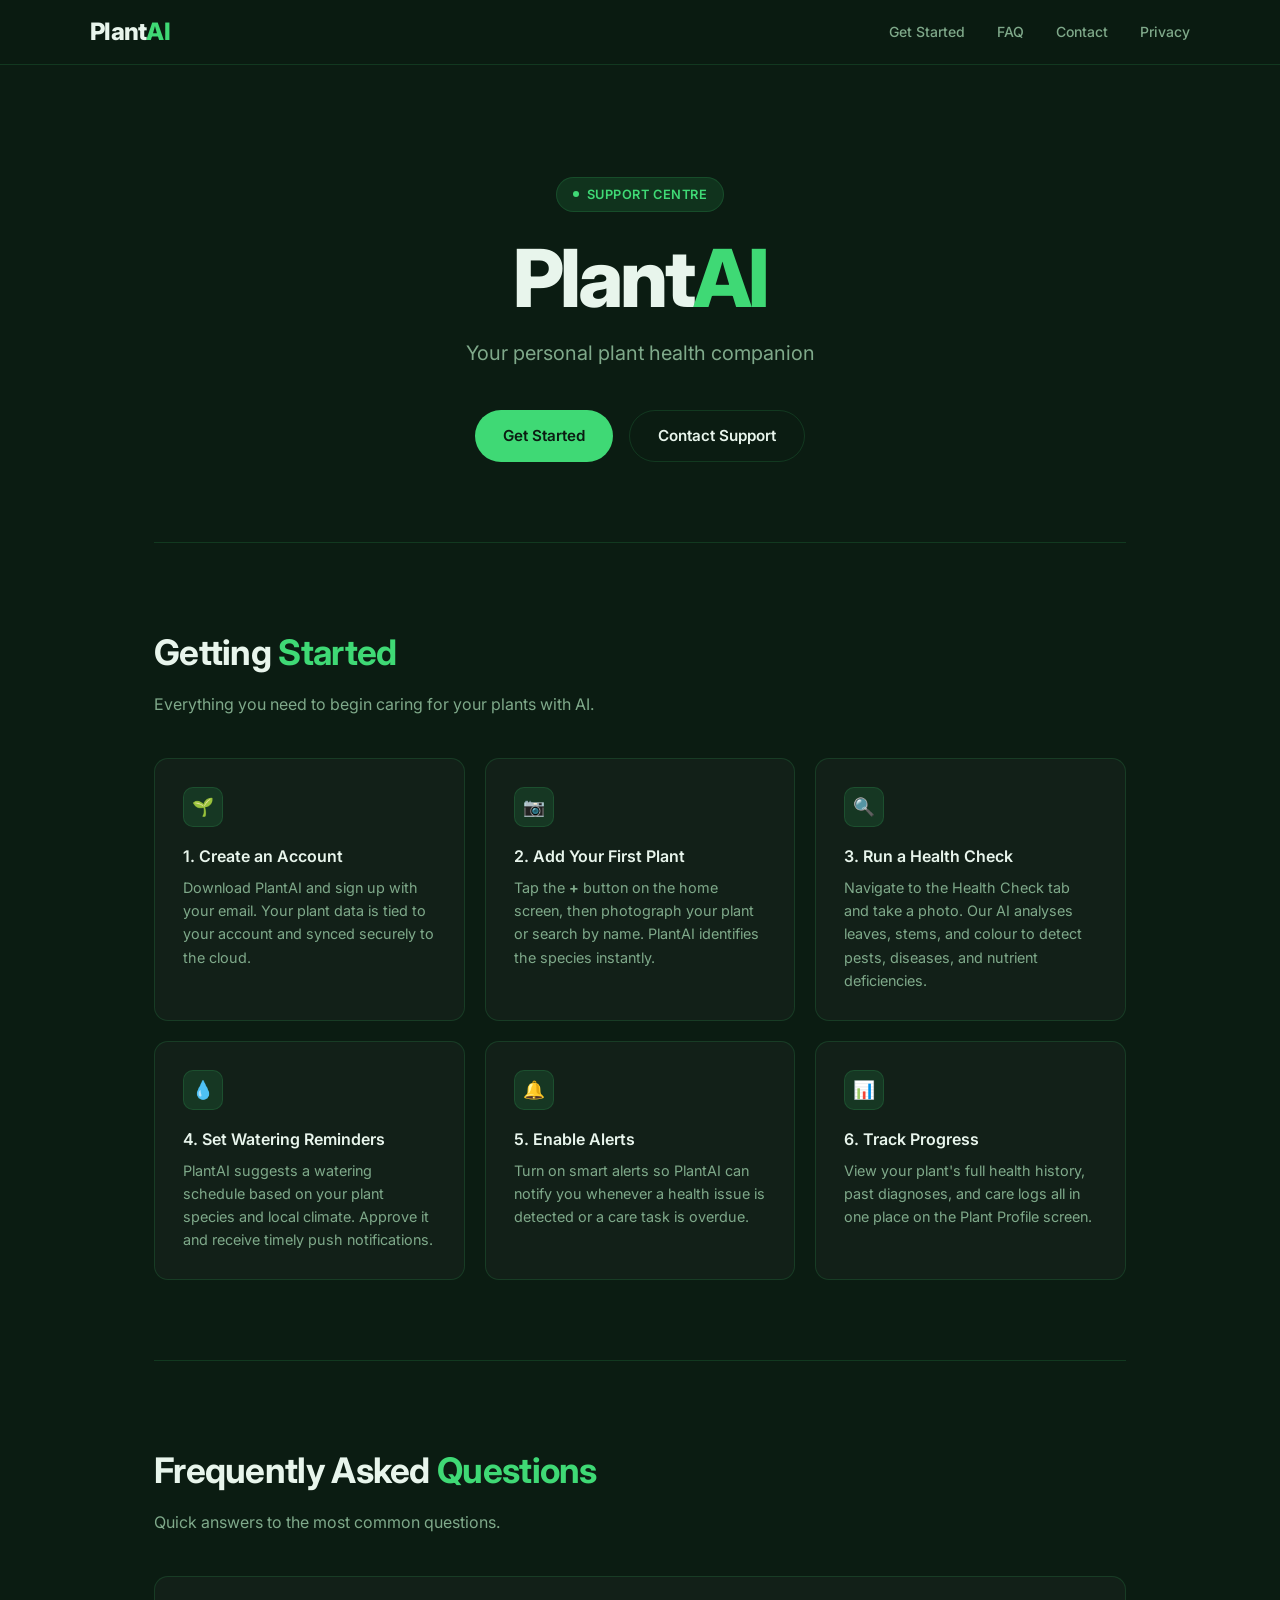
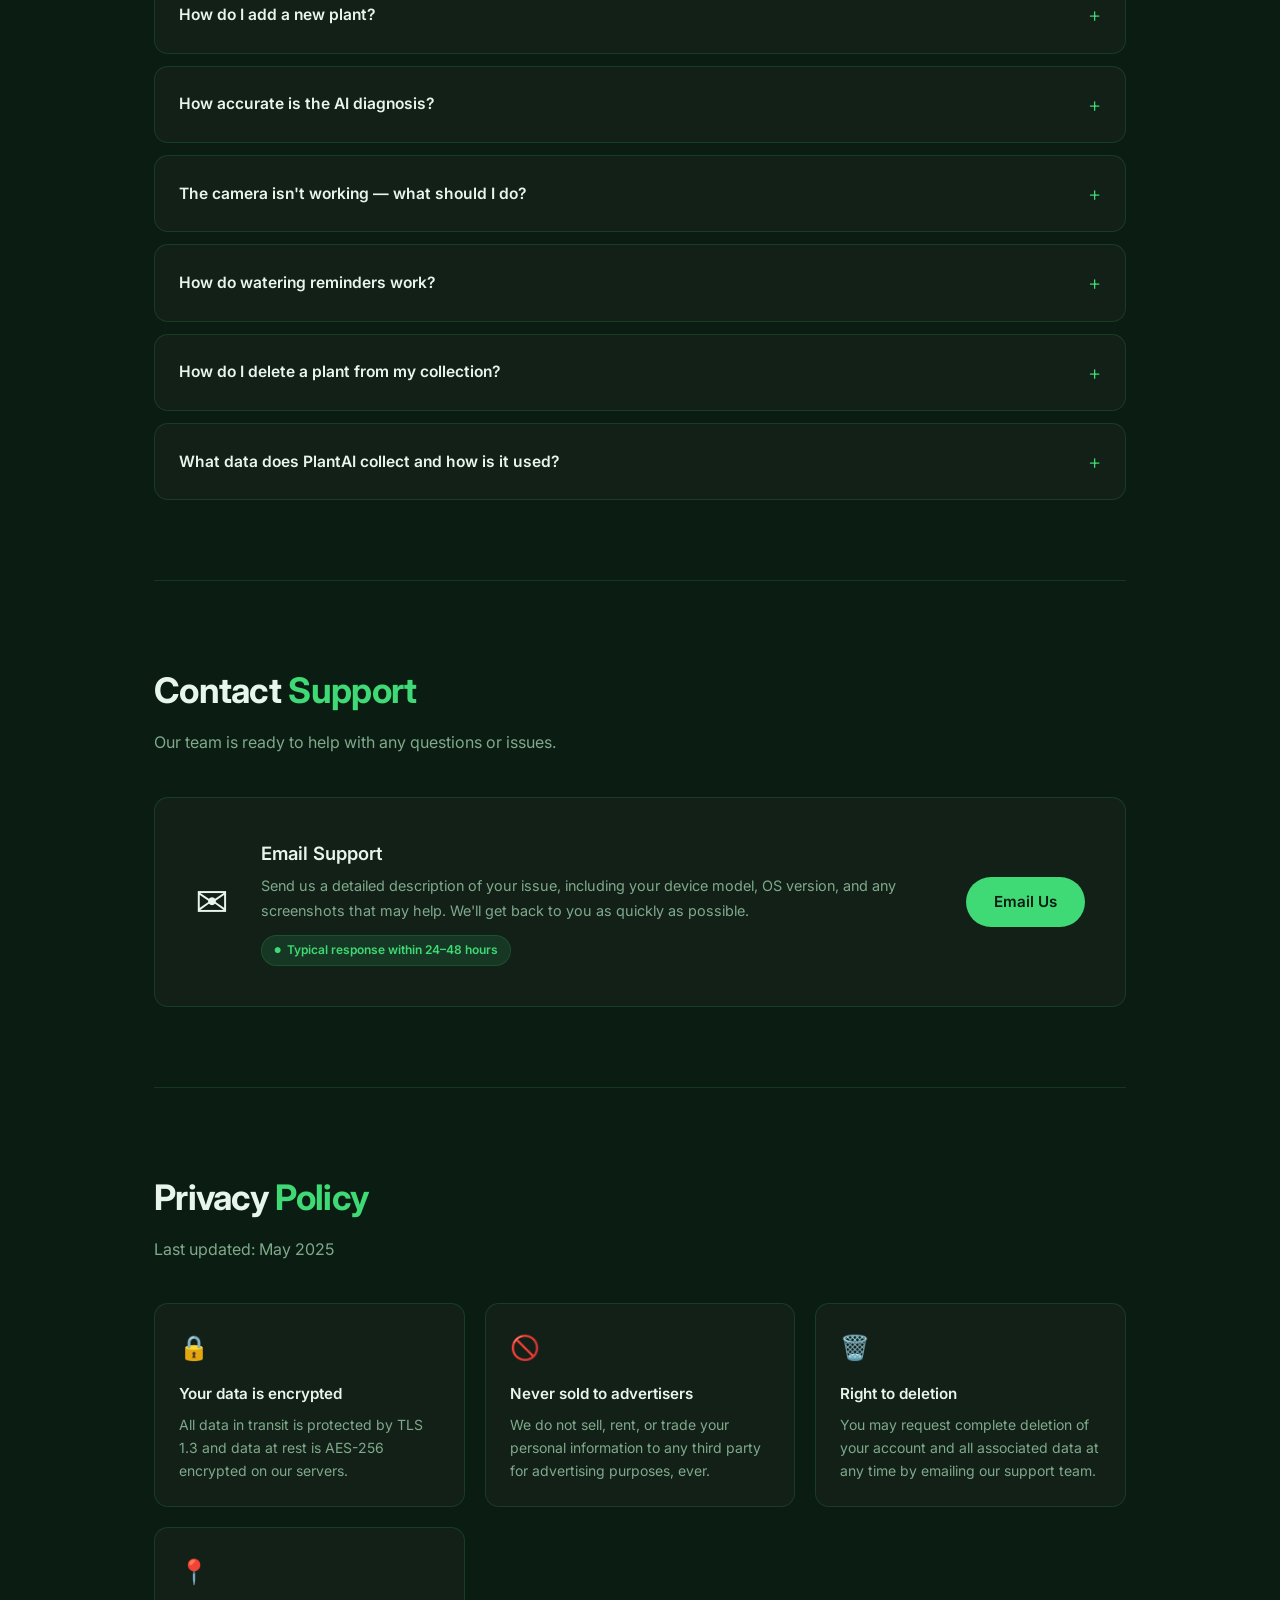
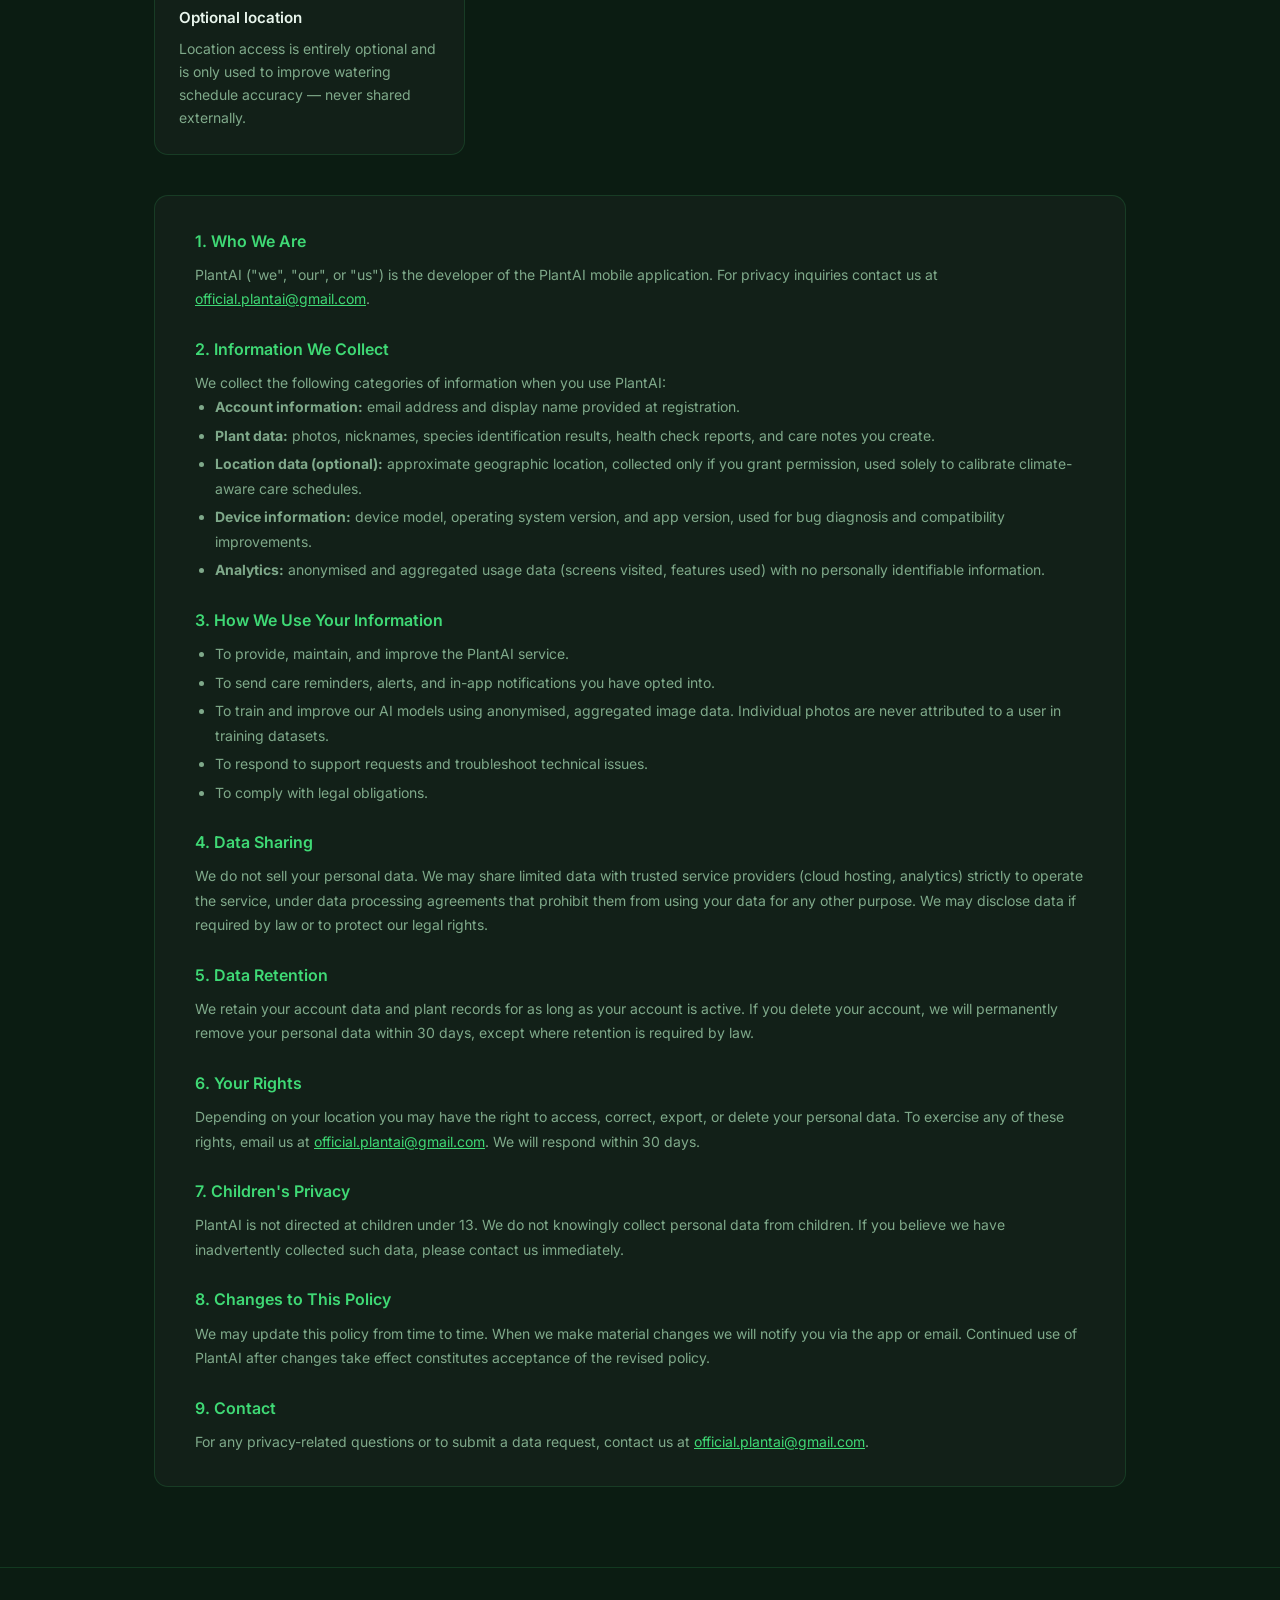
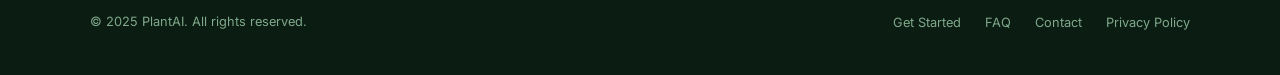
==== index.html @ ce10d676 "Add PlantAI support website Single-page support site with Getting Started, FAQ, Contact, and Privacy" ====
<!DOCTYPE html>
<html lang="en">
<head>
  <meta charset="UTF-8" />
  <meta name="viewport" content="width=device-width, initial-scale=1.0" />
  <title>PlantAI – Support</title>
  <link rel="preconnect" href="https://fonts.googleapis.com" />
  <link rel="preconnect" href="https://fonts.gstatic.com" crossorigin />
  <link href="https://fonts.googleapis.com/css2?family=Inter:wght@300;400;500;600;700;800&display=swap" rel="stylesheet" />
  <style>
    *, *::before, *::after { box-sizing: border-box; margin: 0; padding: 0; }

    :root {
      --bg:        #0B1C12;
      --bg-card:   #122018;
      --bg-elevated: #1a2e20;
      --accent:    #3FD975;
      --accent-dim: rgba(63, 217, 117, 0.12);
      --accent-mid: rgba(63, 217, 117, 0.25);
      --text:      #E8F5EC;
      --text-muted: #7FA98A;
      --border:    rgba(63, 217, 117, 0.15);
      --radius:    14px;
      --radius-sm: 8px;
    }

    html { scroll-behavior: smooth; }

    body {
      background-color: var(--bg);
      color: var(--text);
      font-family: 'Inter', system-ui, sans-serif;
      font-size: 16px;
      line-height: 1.7;
      -webkit-font-smoothing: antialiased;
    }

    /* ── NAV ── */
    nav {
      position: sticky;
      top: 0;
      z-index: 100;
      background: rgba(11, 28, 18, 0.85);
      backdrop-filter: blur(20px);
      -webkit-backdrop-filter: blur(20px);
      border-bottom: 1px solid var(--border);
      padding: 0 clamp(1rem, 5vw, 4rem);
    }
    .nav-inner {
      max-width: 1100px;
      margin: 0 auto;
      height: 64px;
      display: flex;
      align-items: center;
      justify-content: space-between;
    }
    .wordmark {
      font-size: 1.5rem;
      font-weight: 800;
      letter-spacing: -0.03em;
      color: var(--text);
      text-decoration: none;
    }
    .wordmark span { color: var(--accent); }
    .nav-links {
      display: flex;
      gap: 2rem;
      list-style: none;
    }
    .nav-links a {
      color: var(--text-muted);
      text-decoration: none;
      font-size: 0.875rem;
      font-weight: 500;
      transition: color 0.2s;
    }
    .nav-links a:hover { color: var(--accent); }

    /* ── LAYOUT ── */
    main {
      max-width: 1100px;
      margin: 0 auto;
      padding: 0 clamp(1rem, 5vw, 4rem);
    }

    section { padding: 5rem 0; }
    section + section { border-top: 1px solid var(--border); }

    h2 {
      font-size: clamp(1.6rem, 4vw, 2.2rem);
      font-weight: 700;
      letter-spacing: -0.02em;
      margin-bottom: 0.5rem;
    }
    h2 .accent { color: var(--accent); }

    .section-sub {
      color: var(--text-muted);
      font-size: 1rem;
      margin-bottom: 2.5rem;
    }

    /* ── HERO ── */
    #hero {
      padding: 7rem 0 5rem;
      text-align: center;
      border-top: none;
    }
    .hero-badge {
      display: inline-flex;
      align-items: center;
      gap: 0.5rem;
      background: var(--accent-dim);
      border: 1px solid var(--border);
      border-radius: 100px;
      padding: 0.35rem 1rem;
      font-size: 0.8rem;
      font-weight: 600;
      color: var(--accent);
      letter-spacing: 0.04em;
      text-transform: uppercase;
      margin-bottom: 1.5rem;
    }
    .hero-badge::before {
      content: '';
      width: 6px;
      height: 6px;
      border-radius: 50%;
      background: var(--accent);
      animation: pulse 2s infinite;
    }
    @keyframes pulse {
      0%, 100% { opacity: 1; }
      50% { opacity: 0.3; }
    }
    #hero h1 {
      font-size: clamp(2.8rem, 8vw, 5rem);
      font-weight: 800;
      letter-spacing: -0.04em;
      line-height: 1.05;
      margin-bottom: 1rem;
    }
    #hero h1 span { color: var(--accent); }
    .tagline {
      font-size: clamp(1rem, 2.5vw, 1.25rem);
      color: var(--text-muted);
      font-weight: 400;
      margin-bottom: 2.5rem;
    }
    .hero-actions {
      display: flex;
      gap: 1rem;
      justify-content: center;
      flex-wrap: wrap;
    }
    .btn {
      display: inline-flex;
      align-items: center;
      gap: 0.5rem;
      padding: 0.75rem 1.75rem;
      border-radius: 100px;
      font-size: 0.95rem;
      font-weight: 600;
      text-decoration: none;
      transition: all 0.2s;
      cursor: pointer;
      border: none;
    }
    .btn-primary {
      background: var(--accent);
      color: #0B1C12;
    }
    .btn-primary:hover {
      background: #5aefac;
      transform: translateY(-1px);
      box-shadow: 0 8px 30px rgba(63, 217, 117, 0.3);
    }
    .btn-outline {
      background: transparent;
      color: var(--text);
      border: 1px solid var(--border);
    }
    .btn-outline:hover {
      background: var(--accent-dim);
      border-color: var(--accent);
      color: var(--accent);
      transform: translateY(-1px);
    }

    /* ── GETTING STARTED ── */
    .steps-grid {
      display: grid;
      grid-template-columns: repeat(auto-fit, minmax(260px, 1fr));
      gap: 1.25rem;
    }
    .step-card {
      background: var(--bg-card);
      border: 1px solid var(--border);
      border-radius: var(--radius);
      padding: 1.75rem;
      transition: border-color 0.2s, transform 0.2s;
      position: relative;
      overflow: hidden;
    }
    .step-card::before {
      content: '';
      position: absolute;
      top: 0; left: 0; right: 0;
      height: 2px;
      background: linear-gradient(90deg, var(--accent), transparent);
      opacity: 0;
      transition: opacity 0.2s;
    }
    .step-card:hover { border-color: rgba(63, 217, 117, 0.4); transform: translateY(-2px); }
    .step-card:hover::before { opacity: 1; }
    .step-num {
      width: 40px;
      height: 40px;
      background: var(--accent-dim);
      border: 1px solid var(--border);
      border-radius: 10px;
      display: flex;
      align-items: center;
      justify-content: center;
      font-size: 1.1rem;
      margin-bottom: 1rem;
    }
    .step-card h3 {
      font-size: 1rem;
      font-weight: 600;
      margin-bottom: 0.4rem;
      color: var(--text);
    }
    .step-card p {
      font-size: 0.9rem;
      color: var(--text-muted);
      line-height: 1.6;
    }

    /* ── FAQ ── */
    .faq-list { display: flex; flex-direction: column; gap: 0.75rem; }
    details {
      background: var(--bg-card);
      border: 1px solid var(--border);
      border-radius: var(--radius);
      overflow: hidden;
      transition: border-color 0.2s;
    }
    details[open] { border-color: rgba(63, 217, 117, 0.4); }
    details[open] summary { color: var(--accent); }
    summary {
      padding: 1.25rem 1.5rem;
      font-weight: 600;
      font-size: 0.975rem;
      cursor: pointer;
      list-style: none;
      display: flex;
      align-items: center;
      justify-content: space-between;
      gap: 1rem;
      color: var(--text);
      transition: color 0.2s;
    }
    summary::-webkit-details-marker { display: none; }
    summary::after {
      content: '+';
      font-size: 1.3rem;
      font-weight: 300;
      color: var(--accent);
      flex-shrink: 0;
      transition: transform 0.25s;
    }
    details[open] summary::after { transform: rotate(45deg); }
    .faq-body {
      padding: 0 1.5rem 1.25rem;
      font-size: 0.9rem;
      color: var(--text-muted);
      line-height: 1.75;
      border-top: 1px solid var(--border);
      padding-top: 1rem;
    }
    .faq-body a { color: var(--accent); text-decoration: underline; text-underline-offset: 3px; }

    /* ── CONTACT ── */
    .contact-card {
      background: var(--bg-card);
      border: 1px solid var(--border);
      border-radius: var(--radius);
      padding: 2.5rem;
      display: flex;
      align-items: center;
      justify-content: space-between;
      gap: 2rem;
      flex-wrap: wrap;
    }
    .contact-card h3 {
      font-size: 1.15rem;
      font-weight: 600;
      margin-bottom: 0.35rem;
    }
    .contact-card p {
      font-size: 0.9rem;
      color: var(--text-muted);
    }
    .contact-icon {
      font-size: 2.5rem;
      margin-bottom: 0;
    }
    .contact-text { flex: 1; min-width: 200px; }
    .response-time {
      display: inline-flex;
      align-items: center;
      gap: 0.4rem;
      background: var(--accent-dim);
      border: 1px solid var(--border);
      border-radius: 100px;
      padding: 0.25rem 0.75rem;
      font-size: 0.75rem;
      font-weight: 600;
      color: var(--accent);
      margin-top: 0.75rem;
    }
    .response-time::before {
      content: '●';
      font-size: 0.5rem;
    }

    /* ── PRIVACY ── */
    .privacy-grid {
      display: grid;
      grid-template-columns: repeat(auto-fit, minmax(280px, 1fr));
      gap: 1.25rem;
      margin-bottom: 2.5rem;
    }
    .privacy-card {
      background: var(--bg-card);
      border: 1px solid var(--border);
      border-radius: var(--radius);
      padding: 1.5rem;
    }
    .privacy-card .icon { font-size: 1.5rem; margin-bottom: 0.75rem; }
    .privacy-card h4 { font-size: 0.95rem; font-weight: 600; margin-bottom: 0.4rem; }
    .privacy-card p { font-size: 0.875rem; color: var(--text-muted); line-height: 1.65; }
    .privacy-prose {
      background: var(--bg-card);
      border: 1px solid var(--border);
      border-radius: var(--radius);
      padding: 2rem 2.5rem;
    }
    .privacy-prose h3 {
      font-size: 1rem;
      font-weight: 600;
      color: var(--accent);
      margin: 1.5rem 0 0.5rem;
    }
    .privacy-prose h3:first-child { margin-top: 0; }
    .privacy-prose p, .privacy-prose ul {
      font-size: 0.875rem;
      color: var(--text-muted);
      line-height: 1.75;
    }
    .privacy-prose ul { padding-left: 1.25rem; }
    .privacy-prose ul li { margin-bottom: 0.25rem; }

    /* ── FOOTER ── */
    footer {
      border-top: 1px solid var(--border);
      padding: 2.5rem clamp(1rem, 5vw, 4rem);
      text-align: center;
    }
    .footer-inner {
      max-width: 1100px;
      margin: 0 auto;
      display: flex;
      align-items: center;
      justify-content: space-between;
      flex-wrap: wrap;
      gap: 1rem;
    }
    .footer-copy {
      font-size: 0.8rem;
      color: var(--text-muted);
    }
    .footer-links {
      display: flex;
      gap: 1.5rem;
      list-style: none;
    }
    .footer-links a {
      font-size: 0.8rem;
      color: var(--text-muted);
      text-decoration: none;
      transition: color 0.2s;
    }
    .footer-links a:hover { color: var(--accent); }

    /* ── RESPONSIVE ── */
    @media (max-width: 600px) {
      .nav-links { display: none; }
      .contact-card { flex-direction: column; text-align: center; }
      .footer-inner { flex-direction: column; text-align: center; }
      .privacy-prose { padding: 1.5rem; }
    }
  </style>
</head>
<body>

  <!-- NAV -->
  <nav>
    <div class="nav-inner">
      <a class="wordmark" href="#hero">Plant<span>AI</span></a>
      <ul class="nav-links">
        <li><a href="#getting-started">Get Started</a></li>
        <li><a href="#faq">FAQ</a></li>
        <li><a href="#contact">Contact</a></li>
        <li><a href="#privacy">Privacy</a></li>
      </ul>
    </div>
  </nav>

  <main>

    <!-- HERO -->
    <section id="hero">
      <div class="hero-badge">Support Centre</div>
      <h1>Plant<span>AI</span></h1>
      <p class="tagline">Your personal plant health companion</p>
      <div class="hero-actions">
        <a class="btn btn-primary" href="#getting-started">Get Started</a>
        <a class="btn btn-outline" href="#contact">Contact Support</a>
      </div>
    </section>

    <!-- GETTING STARTED -->
    <section id="getting-started">
      <h2>Getting <span class="accent">Started</span></h2>
      <p class="section-sub">Everything you need to begin caring for your plants with AI.</p>
      <div class="steps-grid">
        <div class="step-card">
          <div class="step-num">🌱</div>
          <h3>1. Create an Account</h3>
          <p>Download PlantAI and sign up with your email. Your plant data is tied to your account and synced securely to the cloud.</p>
        </div>
        <div class="step-card">
          <div class="step-num">📷</div>
          <h3>2. Add Your First Plant</h3>
          <p>Tap the <strong>+</strong> button on the home screen, then photograph your plant or search by name. PlantAI identifies the species instantly.</p>
        </div>
        <div class="step-card">
          <div class="step-num">🔍</div>
          <h3>3. Run a Health Check</h3>
          <p>Navigate to the Health Check tab and take a photo. Our AI analyses leaves, stems, and colour to detect pests, diseases, and nutrient deficiencies.</p>
        </div>
        <div class="step-card">
          <div class="step-num">💧</div>
          <h3>4. Set Watering Reminders</h3>
          <p>PlantAI suggests a watering schedule based on your plant species and local climate. Approve it and receive timely push notifications.</p>
        </div>
        <div class="step-card">
          <div class="step-num">🔔</div>
          <h3>5. Enable Alerts</h3>
          <p>Turn on smart alerts so PlantAI can notify you whenever a health issue is detected or a care task is overdue.</p>
        </div>
        <div class="step-card">
          <div class="step-num">📊</div>
          <h3>6. Track Progress</h3>
          <p>View your plant's full health history, past diagnoses, and care logs all in one place on the Plant Profile screen.</p>
        </div>
      </div>
    </section>

    <!-- FAQ -->
    <section id="faq">
      <h2>Frequently Asked <span class="accent">Questions</span></h2>
      <p class="section-sub">Quick answers to the most common questions.</p>
      <div class="faq-list">

        <details>
          <summary>How do I add a new plant?</summary>
          <div class="faq-body">
            Tap the <strong>+</strong> icon in the top-right corner of the Home screen. You can either:<br><br>
            <strong>Take a photo</strong> — point your camera at the plant and PlantAI will identify it automatically.<br>
            <strong>Search by name</strong> — type the common or scientific name and select from the results.<br><br>
            Once identified, give your plant a nickname, confirm the species, and it will appear in your collection. You can add unlimited plants with any PlantAI plan.
          </div>
        </details>

        <details>
          <summary>How accurate is the AI diagnosis?</summary>
          <div class="faq-body">
            PlantAI uses a multi-stage vision model trained on millions of plant images. In controlled testing, species identification reaches <strong>95 % accuracy</strong> and disease detection reaches <strong>91 % accuracy</strong> across common houseplants and garden species.<br><br>
            Accuracy is highest when images are:<br>
            <ul style="margin-top:0.5rem; padding-left:1.25rem;">
              <li>Well-lit with natural or soft artificial light</li>
              <li>In focus and taken at close range (20–40 cm)</li>
              <li>Showing the affected area (yellowing leaf, spotted stem, etc.)</li>
            </ul>
            <br>
            For rare species or unusual symptoms, we recommend confirming AI suggestions with a local horticulturalist.
          </div>
        </details>

        <details>
          <summary>The camera isn't working — what should I do?</summary>
          <div class="faq-body">
            If the camera is unresponsive or the app cannot access it, try these steps in order:<br><br>
            <strong>1. Check permissions</strong> — go to your phone's Settings → PlantAI → ensure Camera access is set to <em>Allow</em>.<br>
            <strong>2. Restart the app</strong> — fully close PlantAI and reopen it.<br>
            <strong>3. Restart your device</strong> — a reboot often resolves camera conflicts with other apps.<br>
            <strong>4. Check for updates</strong> — open the App Store or Google Play and update to the latest version of PlantAI.<br>
            <strong>5. Re-install the app</strong> — your data is backed up to the cloud, so uninstalling and reinstalling will not cause data loss.<br><br>
            If the problem persists, <a href="#contact">contact support</a> with your device model and OS version.
          </div>
        </details>

        <details>
          <summary>How do watering reminders work?</summary>
          <div class="faq-body">
            When you add a plant, PlantAI automatically calculates a recommended watering interval based on the species' needs, your region's climate data, and the current season.<br><br>
            You can customise the schedule at any time by opening a plant's profile, tapping <strong>Care Schedule</strong>, and adjusting the frequency or time of day.<br><br>
            Reminders are delivered as push notifications. If you are not receiving them, check that notifications are enabled for PlantAI in your device settings and that Do Not Disturb mode is not active. You can also manage all reminders from the <strong>Alerts</strong> tab inside the app.
          </div>
        </details>

        <details>
          <summary>How do I delete a plant from my collection?</summary>
          <div class="faq-body">
            To remove a plant:<br><br>
            <strong>iOS</strong> — swipe left on the plant card on the Home screen and tap <em>Delete</em>, or open the plant's profile, scroll to the bottom, and tap <em>Remove Plant</em>.<br>
            <strong>Android</strong> — long-press the plant card and select <em>Delete</em>, or open the plant's profile, tap the menu icon (⋮), and choose <em>Remove Plant</em>.<br><br>
            Deletion is permanent and removes all associated health check history, photos, and care logs. If you only want to hide a plant temporarily, use the <em>Archive</em> option instead.
          </div>
        </details>

        <details>
          <summary>What data does PlantAI collect and how is it used?</summary>
          <div class="faq-body">
            PlantAI collects only what is necessary to deliver the service:<br><br>
            <ul>
              <li><strong>Account data</strong> — email address and display name used to identify your account.</li>
              <li><strong>Plant photos</strong> — images you upload for identification and health analysis. These are processed by our AI and stored securely.</li>
              <li><strong>Location (optional)</strong> — approximate location used to tailor watering schedules to local climate. Never shared with third parties.</li>
              <li><strong>Usage analytics</strong> — anonymised, aggregated data used to improve the app. No personally identifiable information is included.</li>
            </ul>
            <br>
            We do <strong>not</strong> sell your data to advertisers. You can request full deletion of your account and data at any time by contacting <a href="mailto:official.plantai@gmail.com">official.plantai@gmail.com</a>. See the Privacy Policy below for full details.
          </div>
        </details>

      </div>
    </section>

    <!-- CONTACT -->
    <section id="contact">
      <h2>Contact <span class="accent">Support</span></h2>
      <p class="section-sub">Our team is ready to help with any questions or issues.</p>
      <div class="contact-card">
        <div class="contact-icon">✉️</div>
        <div class="contact-text">
          <h3>Email Support</h3>
          <p>Send us a detailed description of your issue, including your device model, OS version, and any screenshots that may help. We'll get back to you as quickly as possible.</p>
          <div class="response-time">Typical response within 24–48 hours</div>
        </div>
        <a class="btn btn-primary" href="mailto:official.plantai@gmail.com">Email Us</a>
      </div>
    </section>

    <!-- PRIVACY POLICY -->
    <section id="privacy">
      <h2>Privacy <span class="accent">Policy</span></h2>
      <p class="section-sub">Last updated: May 2025</p>

      <div class="privacy-grid">
        <div class="privacy-card">
          <div class="icon">🔒</div>
          <h4>Your data is encrypted</h4>
          <p>All data in transit is protected by TLS 1.3 and data at rest is AES-256 encrypted on our servers.</p>
        </div>
        <div class="privacy-card">
          <div class="icon">🚫</div>
          <h4>Never sold to advertisers</h4>
          <p>We do not sell, rent, or trade your personal information to any third party for advertising purposes, ever.</p>
        </div>
        <div class="privacy-card">
          <div class="icon">🗑️</div>
          <h4>Right to deletion</h4>
          <p>You may request complete deletion of your account and all associated data at any time by emailing our support team.</p>
        </div>
        <div class="privacy-card">
          <div class="icon">📍</div>
          <h4>Optional location</h4>
          <p>Location access is entirely optional and is only used to improve watering schedule accuracy — never shared externally.</p>
        </div>
      </div>

      <div class="privacy-prose">

        <h3>1. Who We Are</h3>
        <p>PlantAI ("we", "our", or "us") is the developer of the PlantAI mobile application. For privacy inquiries contact us at <a href="mailto:official.plantai@gmail.com" style="color:var(--accent)">official.plantai@gmail.com</a>.</p>

        <h3>2. Information We Collect</h3>
        <p>We collect the following categories of information when you use PlantAI:</p>
        <ul>
          <li><strong>Account information:</strong> email address and display name provided at registration.</li>
          <li><strong>Plant data:</strong> photos, nicknames, species identification results, health check reports, and care notes you create.</li>
          <li><strong>Location data (optional):</strong> approximate geographic location, collected only if you grant permission, used solely to calibrate climate-aware care schedules.</li>
          <li><strong>Device information:</strong> device model, operating system version, and app version, used for bug diagnosis and compatibility improvements.</li>
          <li><strong>Analytics:</strong> anonymised and aggregated usage data (screens visited, features used) with no personally identifiable information.</li>
        </ul>

        <h3>3. How We Use Your Information</h3>
        <ul>
          <li>To provide, maintain, and improve the PlantAI service.</li>
          <li>To send care reminders, alerts, and in-app notifications you have opted into.</li>
          <li>To train and improve our AI models using anonymised, aggregated image data. Individual photos are never attributed to a user in training datasets.</li>
          <li>To respond to support requests and troubleshoot technical issues.</li>
          <li>To comply with legal obligations.</li>
        </ul>

        <h3>4. Data Sharing</h3>
        <p>We do not sell your personal data. We may share limited data with trusted service providers (cloud hosting, analytics) strictly to operate the service, under data processing agreements that prohibit them from using your data for any other purpose. We may disclose data if required by law or to protect our legal rights.</p>

        <h3>5. Data Retention</h3>
        <p>We retain your account data and plant records for as long as your account is active. If you delete your account, we will permanently remove your personal data within 30 days, except where retention is required by law.</p>

        <h3>6. Your Rights</h3>
        <p>Depending on your location you may have the right to access, correct, export, or delete your personal data. To exercise any of these rights, email us at <a href="mailto:official.plantai@gmail.com" style="color:var(--accent)">official.plantai@gmail.com</a>. We will respond within 30 days.</p>

        <h3>7. Children's Privacy</h3>
        <p>PlantAI is not directed at children under 13. We do not knowingly collect personal data from children. If you believe we have inadvertently collected such data, please contact us immediately.</p>

        <h3>8. Changes to This Policy</h3>
        <p>We may update this policy from time to time. When we make material changes we will notify you via the app or email. Continued use of PlantAI after changes take effect constitutes acceptance of the revised policy.</p>

        <h3>9. Contact</h3>
        <p>For any privacy-related questions or to submit a data request, contact us at <a href="mailto:official.plantai@gmail.com" style="color:var(--accent)">official.plantai@gmail.com</a>.</p>

      </div>
    </section>

  </main>

  <!-- FOOTER -->
  <footer>
    <div class="footer-inner">
      <span class="footer-copy">© 2025 PlantAI. All rights reserved.</span>
      <ul class="footer-links">
        <li><a href="#getting-started">Get Started</a></li>
        <li><a href="#faq">FAQ</a></li>
        <li><a href="#contact">Contact</a></li>
        <li><a href="#privacy">Privacy Policy</a></li>
      </ul>
    </div>
  </footer>

</body>
</html>
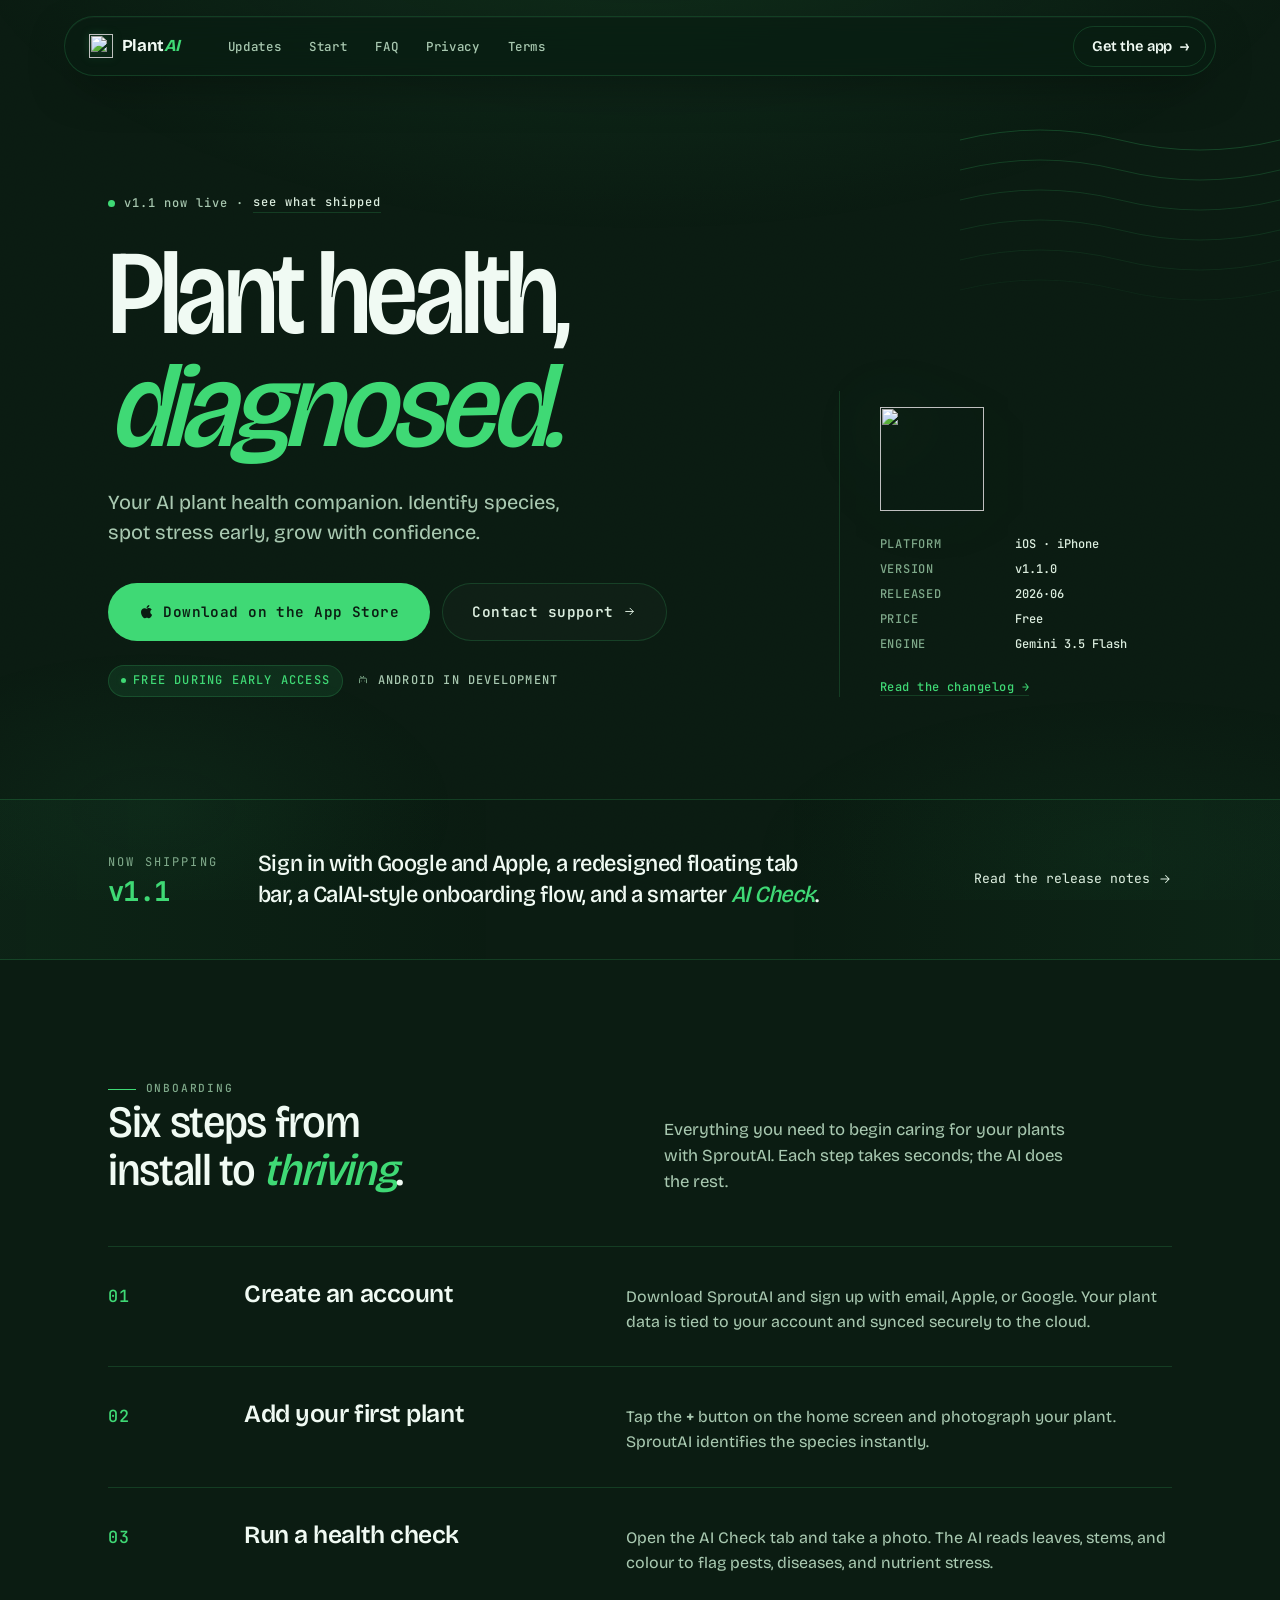
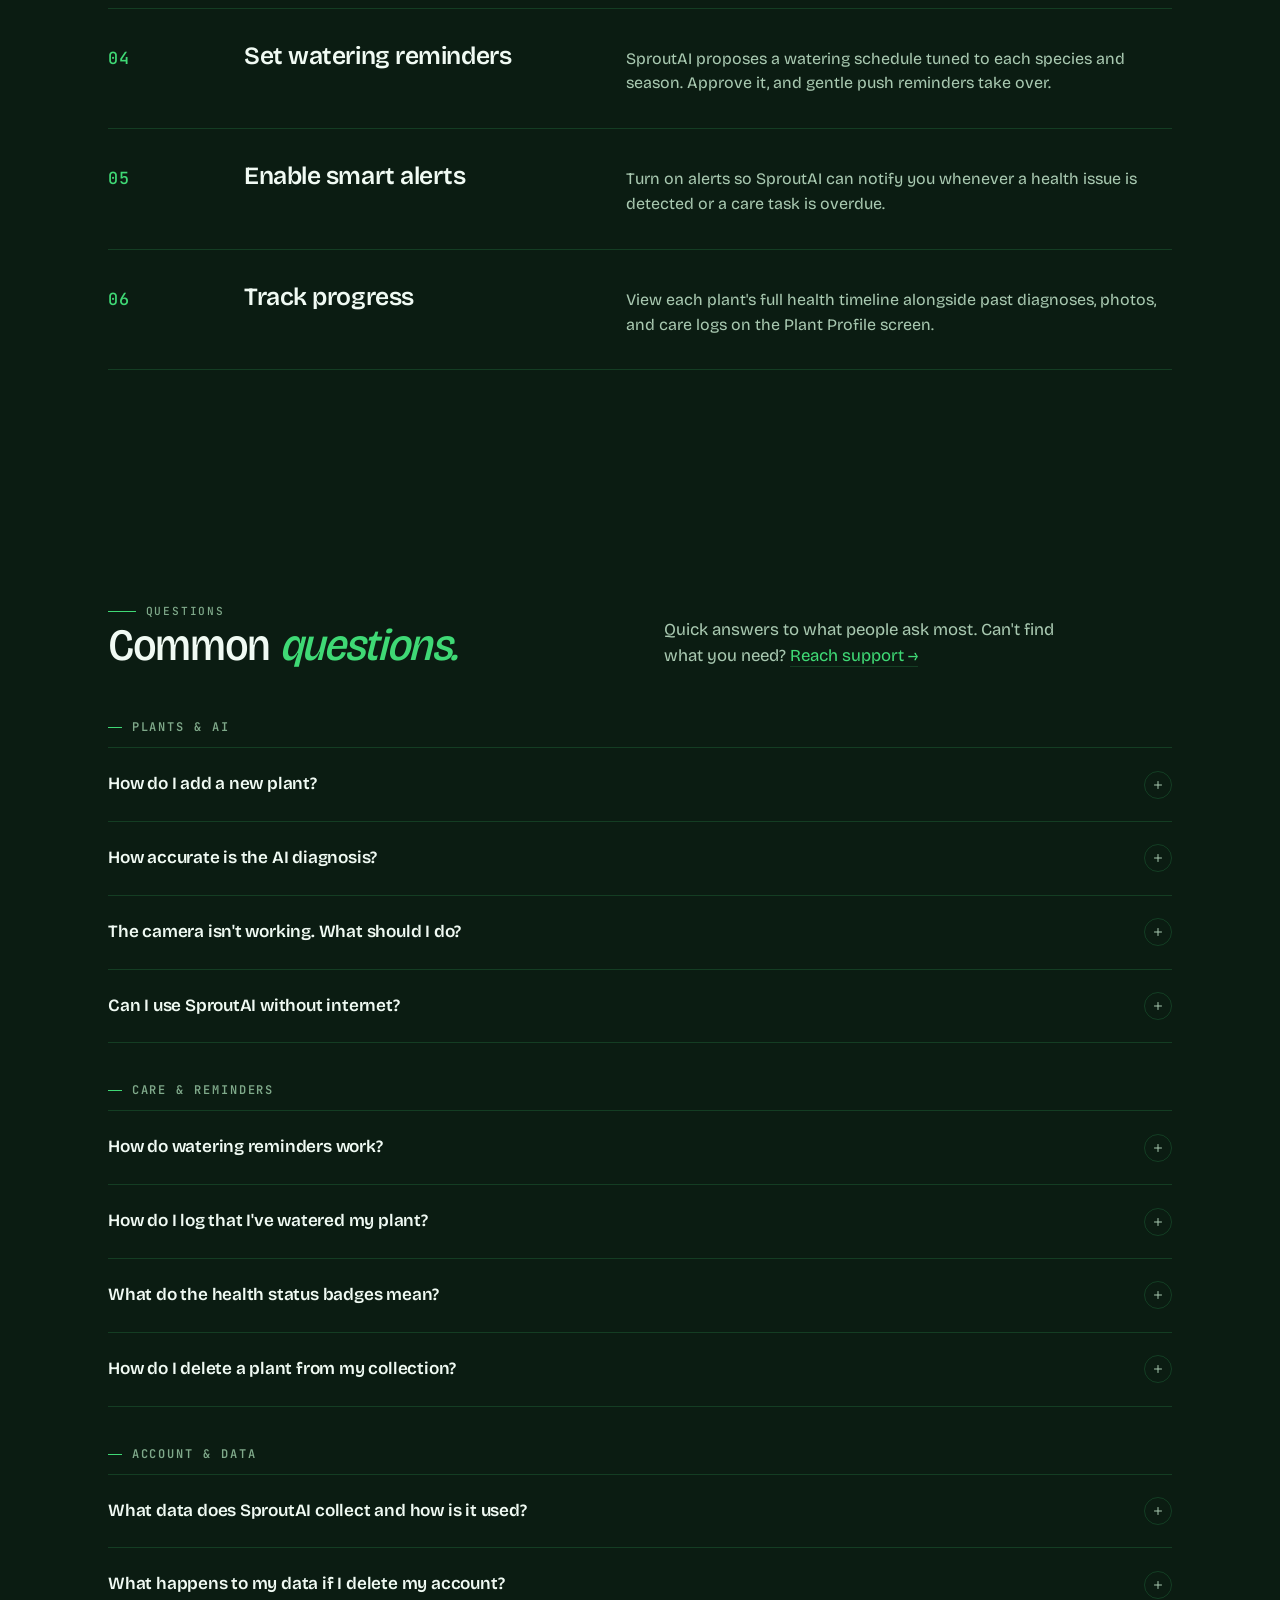
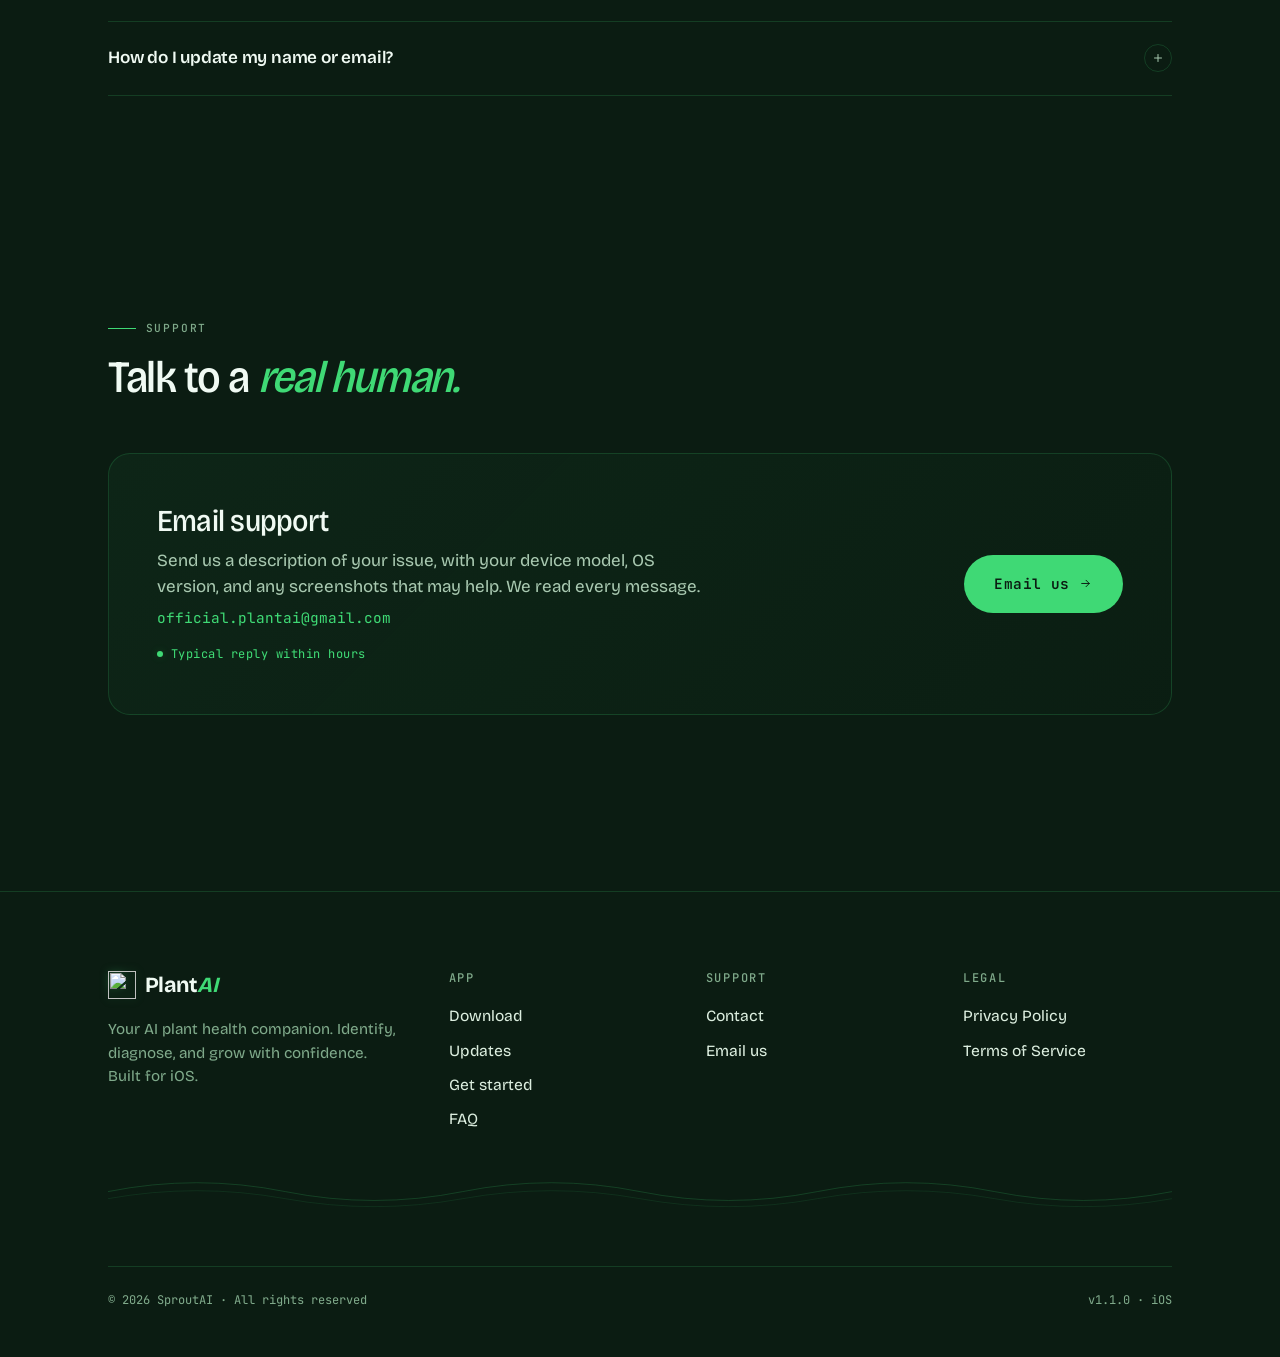
==== commit 6b4fe81a: "Rename PlantAI to SproutAI across website" ====
--- a/index.html
+++ b/index.html
@@ -1,657 +1,464 @@
-<!DOCTYPE html>
+<!doctype html>
 <html lang="en">
 <head>
-  <meta charset="UTF-8" />
-  <meta name="viewport" content="width=device-width, initial-scale=1.0" />
-  <title>PlantAI – Support</title>
+  <meta charset="utf-8" />
+  <meta name="viewport" content="width=device-width, initial-scale=1, viewport-fit=cover" />
+  <meta name="theme-color" content="#0B1C12" />
+  <title>SproutAI · AI plant health, diagnosed.</title>
+  <meta name="description" content="Identify your plants, diagnose their health, and care for them with confidence. SproutAI is an AI-powered plant health companion for iOS." />
+
+  <meta property="og:title" content="SproutAI · AI plant health, diagnosed." />
+  <meta property="og:description" content="Identify, diagnose, and care for your plants with AI. Available on the App Store." />
+  <meta property="og:type" content="website" />
+  <meta property="og:url" content="https://officialplantai-app.github.io/" />
+
+  <link rel="icon" type="image/png" href="assets/logo.png" />
+  <link rel="apple-touch-icon" href="assets/logo.png" />
+
   <link rel="preconnect" href="https://fonts.googleapis.com" />
   <link rel="preconnect" href="https://fonts.gstatic.com" crossorigin />
-  <link href="https://fonts.googleapis.com/css2?family=Inter:wght@300;400;500;600;700;800&display=swap" rel="stylesheet" />
-  <style>
-    *, *::before, *::after { box-sizing: border-box; margin: 0; padding: 0; }
-
-    :root {
-      --bg:        #0B1C12;
-      --bg-card:   #122018;
-      --bg-elevated: #1a2e20;
-      --accent:    #3FD975;
-      --accent-dim: rgba(63, 217, 117, 0.12);
-      --accent-mid: rgba(63, 217, 117, 0.25);
-      --text:      #E8F5EC;
-      --text-muted: #7FA98A;
-      --border:    rgba(63, 217, 117, 0.15);
-      --radius:    14px;
-      --radius-sm: 8px;
-    }
-
-    html { scroll-behavior: smooth; }
-
-    body {
-      background-color: var(--bg);
-      color: var(--text);
-      font-family: 'Inter', system-ui, sans-serif;
-      font-size: 16px;
-      line-height: 1.7;
-      -webkit-font-smoothing: antialiased;
-    }
-
-    /* ── NAV ── */
-    nav {
-      position: sticky;
-      top: 0;
-      z-index: 100;
-      background: rgba(11, 28, 18, 0.85);
-      backdrop-filter: blur(20px);
-      -webkit-backdrop-filter: blur(20px);
-      border-bottom: 1px solid var(--border);
-      padding: 0 clamp(1rem, 5vw, 4rem);
-    }
-    .nav-inner {
-      max-width: 1100px;
-      margin: 0 auto;
-      height: 64px;
-      display: flex;
-      align-items: center;
-      justify-content: space-between;
-    }
-    .wordmark {
-      font-size: 1.5rem;
-      font-weight: 800;
-      letter-spacing: -0.03em;
-      color: var(--text);
-      text-decoration: none;
-    }
-    .wordmark span { color: var(--accent); }
-    .nav-links {
-      display: flex;
-      gap: 2rem;
-      list-style: none;
-    }
-    .nav-links a {
-      color: var(--text-muted);
-      text-decoration: none;
-      font-size: 0.875rem;
-      font-weight: 500;
-      transition: color 0.2s;
-    }
-    .nav-links a:hover { color: var(--accent); }
-
-    /* ── LAYOUT ── */
-    main {
-      max-width: 1100px;
-      margin: 0 auto;
-      padding: 0 clamp(1rem, 5vw, 4rem);
-    }
-
-    section { padding: 5rem 0; }
-    section + section { border-top: 1px solid var(--border); }
-
-    h2 {
-      font-size: clamp(1.6rem, 4vw, 2.2rem);
-      font-weight: 700;
-      letter-spacing: -0.02em;
-      margin-bottom: 0.5rem;
-    }
-    h2 .accent { color: var(--accent); }
-
-    .section-sub {
-      color: var(--text-muted);
-      font-size: 1rem;
-      margin-bottom: 2.5rem;
-    }
-
-    /* ── HERO ── */
-    #hero {
-      padding: 7rem 0 5rem;
-      text-align: center;
-      border-top: none;
-    }
-    .hero-badge {
-      display: inline-flex;
-      align-items: center;
-      gap: 0.5rem;
-      background: var(--accent-dim);
-      border: 1px solid var(--border);
-      border-radius: 100px;
-      padding: 0.35rem 1rem;
-      font-size: 0.8rem;
-      font-weight: 600;
-      color: var(--accent);
-      letter-spacing: 0.04em;
-      text-transform: uppercase;
-      margin-bottom: 1.5rem;
-    }
-    .hero-badge::before {
-      content: '';
-      width: 6px;
-      height: 6px;
-      border-radius: 50%;
-      background: var(--accent);
-      animation: pulse 2s infinite;
-    }
-    @keyframes pulse {
-      0%, 100% { opacity: 1; }
-      50% { opacity: 0.3; }
-    }
-    #hero h1 {
-      font-size: clamp(2.8rem, 8vw, 5rem);
-      font-weight: 800;
-      letter-spacing: -0.04em;
-      line-height: 1.05;
-      margin-bottom: 1rem;
-    }
-    #hero h1 span { color: var(--accent); }
-    .tagline {
-      font-size: clamp(1rem, 2.5vw, 1.25rem);
-      color: var(--text-muted);
-      font-weight: 400;
-      margin-bottom: 2.5rem;
-    }
-    .hero-actions {
-      display: flex;
-      gap: 1rem;
-      justify-content: center;
-      flex-wrap: wrap;
-    }
-    .btn {
-      display: inline-flex;
-      align-items: center;
-      gap: 0.5rem;
-      padding: 0.75rem 1.75rem;
-      border-radius: 100px;
-      font-size: 0.95rem;
-      font-weight: 600;
-      text-decoration: none;
-      transition: all 0.2s;
-      cursor: pointer;
-      border: none;
-    }
-    .btn-primary {
-      background: var(--accent);
-      color: #0B1C12;
-    }
-    .btn-primary:hover {
-      background: #5aefac;
-      transform: translateY(-1px);
-      box-shadow: 0 8px 30px rgba(63, 217, 117, 0.3);
-    }
-    .btn-outline {
-      background: transparent;
-      color: var(--text);
-      border: 1px solid var(--border);
-    }
-    .btn-outline:hover {
-      background: var(--accent-dim);
-      border-color: var(--accent);
-      color: var(--accent);
-      transform: translateY(-1px);
-    }
-
-    /* ── GETTING STARTED ── */
-    .steps-grid {
-      display: grid;
-      grid-template-columns: repeat(auto-fit, minmax(260px, 1fr));
-      gap: 1.25rem;
-    }
-    .step-card {
-      background: var(--bg-card);
-      border: 1px solid var(--border);
-      border-radius: var(--radius);
-      padding: 1.75rem;
-      transition: border-color 0.2s, transform 0.2s;
-      position: relative;
-      overflow: hidden;
-    }
-    .step-card::before {
-      content: '';
-      position: absolute;
-      top: 0; left: 0; right: 0;
-      height: 2px;
-      background: linear-gradient(90deg, var(--accent), transparent);
-      opacity: 0;
-      transition: opacity 0.2s;
-    }
-    .step-card:hover { border-color: rgba(63, 217, 117, 0.4); transform: translateY(-2px); }
-    .step-card:hover::before { opacity: 1; }
-    .step-num {
-      width: 40px;
-      height: 40px;
-      background: var(--accent-dim);
-      border: 1px solid var(--border);
-      border-radius: 10px;
-      display: flex;
-      align-items: center;
-      justify-content: center;
-      font-size: 1.1rem;
-      margin-bottom: 1rem;
-    }
-    .step-card h3 {
-      font-size: 1rem;
-      font-weight: 600;
-      margin-bottom: 0.4rem;
-      color: var(--text);
-    }
-    .step-card p {
-      font-size: 0.9rem;
-      color: var(--text-muted);
-      line-height: 1.6;
-    }
-
-    /* ── FAQ ── */
-    .faq-list { display: flex; flex-direction: column; gap: 0.75rem; }
-    details {
-      background: var(--bg-card);
-      border: 1px solid var(--border);
-      border-radius: var(--radius);
-      overflow: hidden;
-      transition: border-color 0.2s;
-    }
-    details[open] { border-color: rgba(63, 217, 117, 0.4); }
-    details[open] summary { color: var(--accent); }
-    summary {
-      padding: 1.25rem 1.5rem;
-      font-weight: 600;
-      font-size: 0.975rem;
-      cursor: pointer;
-      list-style: none;
-      display: flex;
-      align-items: center;
-      justify-content: space-between;
-      gap: 1rem;
-      color: var(--text);
-      transition: color 0.2s;
-    }
-    summary::-webkit-details-marker { display: none; }
-    summary::after {
-      content: '+';
-      font-size: 1.3rem;
-      font-weight: 300;
-      color: var(--accent);
-      flex-shrink: 0;
-      transition: transform 0.25s;
-    }
-    details[open] summary::after { transform: rotate(45deg); }
-    .faq-body {
-      padding: 0 1.5rem 1.25rem;
-      font-size: 0.9rem;
-      color: var(--text-muted);
-      line-height: 1.75;
-      border-top: 1px solid var(--border);
-      padding-top: 1rem;
-    }
-    .faq-body a { color: var(--accent); text-decoration: underline; text-underline-offset: 3px; }
-
-    /* ── CONTACT ── */
-    .contact-card {
-      background: var(--bg-card);
-      border: 1px solid var(--border);
-      border-radius: var(--radius);
-      padding: 2.5rem;
-      display: flex;
-      align-items: center;
-      justify-content: space-between;
-      gap: 2rem;
-      flex-wrap: wrap;
-    }
-    .contact-card h3 {
-      font-size: 1.15rem;
-      font-weight: 600;
-      margin-bottom: 0.35rem;
-    }
-    .contact-card p {
-      font-size: 0.9rem;
-      color: var(--text-muted);
-    }
-    .contact-icon {
-      font-size: 2.5rem;
-      margin-bottom: 0;
-    }
-    .contact-text { flex: 1; min-width: 200px; }
-    .response-time {
-      display: inline-flex;
-      align-items: center;
-      gap: 0.4rem;
-      background: var(--accent-dim);
-      border: 1px solid var(--border);
-      border-radius: 100px;
-      padding: 0.25rem 0.75rem;
-      font-size: 0.75rem;
-      font-weight: 600;
-      color: var(--accent);
-      margin-top: 0.75rem;
-    }
-    .response-time::before {
-      content: '●';
-      font-size: 0.5rem;
-    }
-
-    /* ── PRIVACY ── */
-    .privacy-grid {
-      display: grid;
-      grid-template-columns: repeat(auto-fit, minmax(280px, 1fr));
-      gap: 1.25rem;
-      margin-bottom: 2.5rem;
-    }
-    .privacy-card {
-      background: var(--bg-card);
-      border: 1px solid var(--border);
-      border-radius: var(--radius);
-      padding: 1.5rem;
-    }
-    .privacy-card .icon { font-size: 1.5rem; margin-bottom: 0.75rem; }
-    .privacy-card h4 { font-size: 0.95rem; font-weight: 600; margin-bottom: 0.4rem; }
-    .privacy-card p { font-size: 0.875rem; color: var(--text-muted); line-height: 1.65; }
-    .privacy-prose {
-      background: var(--bg-card);
-      border: 1px solid var(--border);
-      border-radius: var(--radius);
-      padding: 2rem 2.5rem;
-    }
-    .privacy-prose h3 {
-      font-size: 1rem;
-      font-weight: 600;
-      color: var(--accent);
-      margin: 1.5rem 0 0.5rem;
-    }
-    .privacy-prose h3:first-child { margin-top: 0; }
-    .privacy-prose p, .privacy-prose ul {
-      font-size: 0.875rem;
-      color: var(--text-muted);
-      line-height: 1.75;
-    }
-    .privacy-prose ul { padding-left: 1.25rem; }
-    .privacy-prose ul li { margin-bottom: 0.25rem; }
-
-    /* ── FOOTER ── */
-    footer {
-      border-top: 1px solid var(--border);
-      padding: 2.5rem clamp(1rem, 5vw, 4rem);
-      text-align: center;
-    }
-    .footer-inner {
-      max-width: 1100px;
-      margin: 0 auto;
-      display: flex;
-      align-items: center;
-      justify-content: space-between;
-      flex-wrap: wrap;
-      gap: 1rem;
-    }
-    .footer-copy {
-      font-size: 0.8rem;
-      color: var(--text-muted);
-    }
-    .footer-links {
-      display: flex;
-      gap: 1.5rem;
-      list-style: none;
-    }
-    .footer-links a {
-      font-size: 0.8rem;
-      color: var(--text-muted);
-      text-decoration: none;
-      transition: color 0.2s;
-    }
-    .footer-links a:hover { color: var(--accent); }
-
-    /* ── RESPONSIVE ── */
-    @media (max-width: 600px) {
-      .nav-links { display: none; }
-      .contact-card { flex-direction: column; text-align: center; }
-      .footer-inner { flex-direction: column; text-align: center; }
-      .privacy-prose { padding: 1.5rem; }
-    }
-  </style>
+  <link href="https://fonts.googleapis.com/css2?family=Bricolage+Grotesque:opsz,wdth,wght@12..96,75..100,400..800&family=JetBrains+Mono:wght@400;500;600;700&display=swap" rel="stylesheet" />
+  <link rel="stylesheet" href="assets/styles.css" />
 </head>
 <body>
 
-  <!-- NAV -->
-  <nav>
-    <div class="nav-inner">
-      <a class="wordmark" href="#hero">Plant<span>AI</span></a>
+  <a class="skip" href="#main">Skip to content</a>
+
+  <!-- Email-confirmation success banner (Supabase redirect) -->
+  <div id="confirm-banner" role="status" aria-live="polite">
+    <span class="b-inner">
+      <svg class="check" viewBox="0 0 24 24" fill="none" aria-hidden="true">
+        <path d="M5 12.5l4.5 4.5L19 7" stroke="currentColor" stroke-width="2.4" stroke-linecap="round" stroke-linejoin="round"/>
+      </svg>
+      Email confirmed. Welcome to SproutAI. You can return to the app and sign in.
+    </span>
+  </div>
+
+  <!-- Floating pill nav -->
+  <div class="nav-wrap">
+    <nav class="nav" aria-label="Primary">
+      <a class="nav-brand" href="./" aria-label="SproutAI home">
+        <img class="mark" src="assets/logo.png" alt="" width="22" height="22" decoding="async" />
+        <span>Plant<em>AI</em></span>
+      </a>
       <ul class="nav-links">
-        <li><a href="#getting-started">Get Started</a></li>
+        <li><a href="updates/" >Updates</a></li>
+        <li><a href="#getting-started">Start</a></li>
         <li><a href="#faq">FAQ</a></li>
-        <li><a href="#contact">Contact</a></li>
-        <li><a href="#privacy">Privacy</a></li>
+        <li><a href="privacy.html">Privacy</a></li>
+        <li><a href="terms.html">Terms</a></li>
       </ul>
-    </div>
-  </nav>
-
-  <main>
-
-    <!-- HERO -->
-    <section id="hero">
-      <div class="hero-badge">Support Centre</div>
-      <h1>Plant<span>AI</span></h1>
-      <p class="tagline">Your personal plant health companion</p>
-      <div class="hero-actions">
-        <a class="btn btn-primary" href="#getting-started">Get Started</a>
-        <a class="btn btn-outline" href="#contact">Contact Support</a>
+      <a class="nav-cta" href="https://apps.apple.com/app/id6771919979" target="_blank" rel="noopener">
+        Get the app
+        <span class="arrow" aria-hidden="true">→</span>
+      </a>
+      <button class="nav-toggle" type="button" aria-controls="nav-overlay" aria-expanded="false" aria-label="Open menu">
+        <svg class="icon-open" viewBox="0 0 24 24" fill="none" aria-hidden="true"><path d="M4 7h16M4 17h16" stroke="currentColor" stroke-width="1.8" stroke-linecap="round"/></svg>
+        <svg class="icon-close" viewBox="0 0 24 24" fill="none" aria-hidden="true"><path d="M6 6l12 12M18 6L6 18" stroke="currentColor" stroke-width="1.8" stroke-linecap="round"/></svg>
+      </button>
+    </nav>
+  </div>
+
+  <!-- Mobile overlay menu -->
+  <div id="nav-overlay" class="nav-overlay" role="dialog" aria-modal="true" aria-label="Menu">
+    <ul>
+      <li><a href="updates/">Updates</a></li>
+      <li><a href="#getting-started">Get started</a></li>
+      <li><a href="#faq">FAQ</a></li>
+      <li><a href="#contact">Contact</a></li>
+      <li><a href="privacy.html">Privacy</a></li>
+      <li><a href="terms.html">Terms</a></li>
+    </ul>
+    <span class="meta">official.plantai@gmail.com</span>
+  </div>
+
+  <main id="main">
+
+    <!-- ─── HERO ────────────────────────────────────────────── -->
+    <section class="hero">
+      <div class="container">
+
+        <!-- Topographic SVG corner decoration -->
+        <svg class="topo-corner" viewBox="0 0 320 320" aria-hidden="true">
+          <g fill="none" stroke="currentColor" stroke-width="1">
+            <path d="M0 80 Q 80 60 160 80 T 320 80"/>
+            <path d="M0 110 Q 80 90 160 110 T 320 110" opacity="0.85"/>
+            <path d="M0 140 Q 80 120 160 140 T 320 140" opacity="0.7"/>
+            <path d="M0 170 Q 80 150 160 170 T 320 170" opacity="0.55"/>
+            <path d="M0 200 Q 80 180 160 200 T 320 200" opacity="0.4"/>
+            <path d="M0 230 Q 80 210 160 230 T 320 230" opacity="0.25"/>
+          </g>
+        </svg>
+
+        <div class="hero-grid">
+
+          <div class="hero-stage">
+            <p class="hero-eyebrow">
+              <span class="dot" aria-hidden="true"></span>
+              v1.1 now live ·
+              <a href="updates/v1-1.html">see what shipped</a>
+            </p>
+
+            <h1 class="mega">
+              Plant health,<br/>
+              <em>diagnosed.</em>
+            </h1>
+
+            <p class="hero-tagline">
+              Your AI plant health companion. Identify species, spot stress early, grow with confidence.
+            </p>
+
+            <div class="hero-actions">
+              <a class="btn btn-primary btn-lg" href="https://apps.apple.com/app/id6771919979" target="_blank" rel="noopener">
+                <svg viewBox="0 0 384 512" fill="currentColor" aria-hidden="true" style="width:1.05em;height:1.05em"><path d="M318.7 268.7c-.2-36.7 16.4-64.4 50-84.8-18.8-26.9-47.2-41.7-84.7-44.6-35.5-2.8-74.3 20.7-88.5 20.7-15 0-49.4-19.7-76.4-19.7C63.3 141.2 4 184.8 4 273.5q0 39.3 14.4 81.2c12.8 36.7 59 126.7 107.2 125.2 25.2-.6 43-17.9 75.8-17.9 31.8 0 48.3 17.9 76.4 17.9 48.6-.7 90.4-82.5 102.6-119.3-65.2-30.7-61.7-90-61.7-91.9zm-56.6-164.2c27.3-32.4 24.8-61.9 24-72.5-24.1 1.4-52 16.4-67.9 34.9-17.5 19.8-27.8 44.3-25.6 71.9 26.1 2 49.9-11.4 69.5-34.3z"/></svg>
+                Download on the App Store
+              </a>
+              <a class="btn btn-ghost btn-lg" href="#contact">
+                Contact support
+                <svg viewBox="0 0 24 24" fill="none" aria-hidden="true" style="width:0.9em;height:0.9em"><path d="M5 12h14M13 6l6 6-6 6" stroke="currentColor" stroke-width="1.8" stroke-linecap="round" stroke-linejoin="round"/></svg>
+              </a>
+            </div>
+
+            <p class="hero-promo">
+              <span class="free">Free during early access</span>
+              <span class="android">
+                <svg viewBox="0 0 24 24" fill="none" aria-hidden="true"><path d="M6 15V9a2 2 0 0 1 2-2h8a2 2 0 0 1 2 2v6m-9-9-1-2m4 2 1-2M9 12h.01M15 12h.01" stroke="currentColor" stroke-width="1.6" stroke-linecap="round" stroke-linejoin="round"/></svg>
+                Android in development
+              </span>
+            </p>
+          </div>
+
+          <aside class="hero-meta hero-meta-stage" aria-label="Release metadata">
+            <div class="hero-mark" aria-hidden="true">
+              <img src="assets/logo.png" alt="" width="88" height="88" decoding="async" />
+            </div>
+
+            <dl>
+              <dt>Platform</dt><dd>iOS · iPhone</dd>
+              <dt>Version</dt><dd>v1.1.0</dd>
+              <dt>Released</dt><dd>2026·06</dd>
+              <dt>Price</dt><dd>Free</dd>
+              <dt>Engine</dt><dd>Gemini 3.5 Flash</dd>
+            </dl>
+
+            <p class="meta">
+              <a class="meta-link" href="updates/">Read the changelog →</a>
+            </p>
+          </aside>
+
+        </div>
       </div>
     </section>
 
-    <!-- GETTING STARTED -->
+    <!-- ─── WHAT'S NEW STRIP ───────────────────────────────── -->
+    <aside class="now-strip" aria-label="Latest update">
+      <div class="container">
+        <div class="now-inner reveal">
+          <div class="now-tag">
+            <span class="label">Now shipping</span>
+            <span class="ver">v1.1</span>
+          </div>
+          <p class="now-headline">
+            Sign in with Google and Apple, a redesigned floating tab bar, a CalAI-style onboarding flow, and a smarter <em>AI Check</em>.
+          </p>
+          <a class="now-link" href="updates/v1-1.html">
+            Read the release notes
+            <svg viewBox="0 0 24 24" fill="none" aria-hidden="true"><path d="M5 12h14M13 6l6 6-6 6" stroke="currentColor" stroke-width="1.8" stroke-linecap="round" stroke-linejoin="round"/></svg>
+          </a>
+        </div>
+      </div>
+    </aside>
+
+    <!-- ─── GETTING STARTED ─────────────────────────────────── -->
     <section id="getting-started">
-      <h2>Getting <span class="accent">Started</span></h2>
-      <p class="section-sub">Everything you need to begin caring for your plants with AI.</p>
-      <div class="steps-grid">
-        <div class="step-card">
-          <div class="step-num">🌱</div>
-          <h3>1. Create an Account</h3>
-          <p>Download PlantAI and sign up with your email. Your plant data is tied to your account and synced securely to the cloud.</p>
-        </div>
-        <div class="step-card">
-          <div class="step-num">📷</div>
-          <h3>2. Add Your First Plant</h3>
-          <p>Tap the <strong>+</strong> button on the home screen, then photograph your plant or search by name. PlantAI identifies the species instantly.</p>
-        </div>
-        <div class="step-card">
-          <div class="step-num">🔍</div>
-          <h3>3. Run a Health Check</h3>
-          <p>Navigate to the Health Check tab and take a photo. Our AI analyses leaves, stems, and colour to detect pests, diseases, and nutrient deficiencies.</p>
-        </div>
-        <div class="step-card">
-          <div class="step-num">💧</div>
-          <h3>4. Set Watering Reminders</h3>
-          <p>PlantAI suggests a watering schedule based on your plant species and local climate. Approve it and receive timely push notifications.</p>
-        </div>
-        <div class="step-card">
-          <div class="step-num">🔔</div>
-          <h3>5. Enable Alerts</h3>
-          <p>Turn on smart alerts so PlantAI can notify you whenever a health issue is detected or a care task is overdue.</p>
-        </div>
-        <div class="step-card">
-          <div class="step-num">📊</div>
-          <h3>6. Track Progress</h3>
-          <p>View your plant's full health history, past diagnoses, and care logs all in one place on the Plant Profile screen.</p>
-        </div>
+      <div class="container">
+        <div class="s-head s-head--split reveal">
+          <div>
+            <span class="kicker">Onboarding</span>
+            <h2>Six steps from install to <em>thriving</em>.</h2>
+          </div>
+          <p class="lead">Everything you need to begin caring for your plants with SproutAI. Each step takes seconds; the AI does the rest.</p>
+        </div>
+
+        <ol class="steps reveal">
+          <li class="step">
+            <span class="step-num">01</span>
+            <h3>Create an account</h3>
+            <p>Download SproutAI and sign up with email, Apple, or Google. Your plant data is tied to your account and synced securely to the cloud.</p>
+          </li>
+          <li class="step">
+            <span class="step-num">02</span>
+            <h3>Add your first plant</h3>
+            <p>Tap the <strong>+</strong> button on the home screen and photograph your plant. SproutAI identifies the species instantly.</p>
+          </li>
+          <li class="step">
+            <span class="step-num">03</span>
+            <h3>Run a health check</h3>
+            <p>Open the AI Check tab and take a photo. The AI reads leaves, stems, and colour to flag pests, diseases, and nutrient stress.</p>
+          </li>
+          <li class="step">
+            <span class="step-num">04</span>
+            <h3>Set watering reminders</h3>
+            <p>SproutAI proposes a watering schedule tuned to each species and season. Approve it, and gentle push reminders take over.</p>
+          </li>
+          <li class="step">
+            <span class="step-num">05</span>
+            <h3>Enable smart alerts</h3>
+            <p>Turn on alerts so SproutAI can notify you whenever a health issue is detected or a care task is overdue.</p>
+          </li>
+          <li class="step">
+            <span class="step-num">06</span>
+            <h3>Track progress</h3>
+            <p>View each plant's full health timeline alongside past diagnoses, photos, and care logs on the Plant Profile screen.</p>
+          </li>
+        </ol>
       </div>
     </section>
 
-    <!-- FAQ -->
+    <!-- ─── FAQ ─────────────────────────────────────────────── -->
     <section id="faq">
-      <h2>Frequently Asked <span class="accent">Questions</span></h2>
-      <p class="section-sub">Quick answers to the most common questions.</p>
-      <div class="faq-list">
-
-        <details>
-          <summary>How do I add a new plant?</summary>
-          <div class="faq-body">
-            Tap the <strong>+</strong> icon in the top-right corner of the Home screen. You can either:<br><br>
-            <strong>Take a photo</strong> — point your camera at the plant and PlantAI will identify it automatically.<br>
-            <strong>Search by name</strong> — type the common or scientific name and select from the results.<br><br>
-            Once identified, give your plant a nickname, confirm the species, and it will appear in your collection. You can add unlimited plants with any PlantAI plan.
-          </div>
-        </details>
-
-        <details>
-          <summary>How accurate is the AI diagnosis?</summary>
-          <div class="faq-body">
-            PlantAI uses a multi-stage vision model trained on millions of plant images. In controlled testing, species identification reaches <strong>95 % accuracy</strong> and disease detection reaches <strong>91 % accuracy</strong> across common houseplants and garden species.<br><br>
-            Accuracy is highest when images are:<br>
-            <ul style="margin-top:0.5rem; padding-left:1.25rem;">
-              <li>Well-lit with natural or soft artificial light</li>
-              <li>In focus and taken at close range (20–40 cm)</li>
-              <li>Showing the affected area (yellowing leaf, spotted stem, etc.)</li>
-            </ul>
-            <br>
-            For rare species or unusual symptoms, we recommend confirming AI suggestions with a local horticulturalist.
-          </div>
-        </details>
-
-        <details>
-          <summary>The camera isn't working — what should I do?</summary>
-          <div class="faq-body">
-            If the camera is unresponsive or the app cannot access it, try these steps in order:<br><br>
-            <strong>1. Check permissions</strong> — go to your phone's Settings → PlantAI → ensure Camera access is set to <em>Allow</em>.<br>
-            <strong>2. Restart the app</strong> — fully close PlantAI and reopen it.<br>
-            <strong>3. Restart your device</strong> — a reboot often resolves camera conflicts with other apps.<br>
-            <strong>4. Check for updates</strong> — open the App Store or Google Play and update to the latest version of PlantAI.<br>
-            <strong>5. Re-install the app</strong> — your data is backed up to the cloud, so uninstalling and reinstalling will not cause data loss.<br><br>
-            If the problem persists, <a href="#contact">contact support</a> with your device model and OS version.
-          </div>
-        </details>
-
-        <details>
-          <summary>How do watering reminders work?</summary>
-          <div class="faq-body">
-            When you add a plant, PlantAI automatically calculates a recommended watering interval based on the species' needs, your region's climate data, and the current season.<br><br>
-            You can customise the schedule at any time by opening a plant's profile, tapping <strong>Care Schedule</strong>, and adjusting the frequency or time of day.<br><br>
-            Reminders are delivered as push notifications. If you are not receiving them, check that notifications are enabled for PlantAI in your device settings and that Do Not Disturb mode is not active. You can also manage all reminders from the <strong>Alerts</strong> tab inside the app.
-          </div>
-        </details>
-
-        <details>
-          <summary>How do I delete a plant from my collection?</summary>
-          <div class="faq-body">
-            To remove a plant:<br><br>
-            <strong>iOS</strong> — swipe left on the plant card on the Home screen and tap <em>Delete</em>, or open the plant's profile, scroll to the bottom, and tap <em>Remove Plant</em>.<br>
-            <strong>Android</strong> — long-press the plant card and select <em>Delete</em>, or open the plant's profile, tap the menu icon (⋮), and choose <em>Remove Plant</em>.<br><br>
-            Deletion is permanent and removes all associated health check history, photos, and care logs. If you only want to hide a plant temporarily, use the <em>Archive</em> option instead.
-          </div>
-        </details>
-
-        <details>
-          <summary>What data does PlantAI collect and how is it used?</summary>
-          <div class="faq-body">
-            PlantAI collects only what is necessary to deliver the service:<br><br>
-            <ul>
-              <li><strong>Account data</strong> — email address and display name used to identify your account.</li>
-              <li><strong>Plant photos</strong> — images you upload for identification and health analysis. These are processed by our AI and stored securely.</li>
-              <li><strong>Location (optional)</strong> — approximate location used to tailor watering schedules to local climate. Never shared with third parties.</li>
-              <li><strong>Usage analytics</strong> — anonymised, aggregated data used to improve the app. No personally identifiable information is included.</li>
-            </ul>
-            <br>
-            We do <strong>not</strong> sell your data to advertisers. You can request full deletion of your account and data at any time by contacting <a href="mailto:official.plantai@gmail.com">official.plantai@gmail.com</a>. See the Privacy Policy below for full details.
-          </div>
-        </details>
+      <div class="container">
+        <div class="s-head s-head--split reveal">
+          <div>
+            <span class="kicker">Questions</span>
+            <h2>Common <em>questions.</em></h2>
+          </div>
+          <p class="lead">Quick answers to what people ask most. Can't find what you need? <a class="meta-link" href="#contact">Reach support →</a></p>
+        </div>
+
+        <div class="faq-group reveal">
+          <h3 class="faq-group-label">Plants &amp; AI</h3>
+          <div class="faq-list">
+
+            <details class="faq-item">
+              <summary>How do I add a new plant?
+                <span class="chev" aria-hidden="true"><svg viewBox="0 0 24 24" fill="none"><path d="M12 5v14M5 12h14" stroke="currentColor" stroke-width="2" stroke-linecap="round"/></svg></span>
+              </summary>
+              <div class="faq-body">
+                <p>Tap the <strong>+</strong> icon in the top-right corner of the Home screen, then photograph your plant and SproutAI will identify it automatically.</p>
+                <p>Once identified, give your plant a nickname, confirm the species, and it will appear in your collection. You can add unlimited plants on any SproutAI plan.</p>
+              </div>
+            </details>
+
+            <details class="faq-item">
+              <summary>How accurate is the AI diagnosis?
+                <span class="chev" aria-hidden="true"><svg viewBox="0 0 24 24" fill="none"><path d="M12 5v14M5 12h14" stroke="currentColor" stroke-width="2" stroke-linecap="round"/></svg></span>
+              </summary>
+              <div class="faq-body">
+                <p>SproutAI uses GPT-4o to analyse your plant photos. Accuracy is highest when images are taken in good lighting conditions.</p>
+                <p>For best results, ensure your photos are:</p>
+                <ul>
+                  <li>Well-lit with natural or soft artificial light</li>
+                  <li>In focus and taken at close range (20 to 40&nbsp;cm)</li>
+                  <li>Showing the affected area, like a yellowing leaf or spotted stem</li>
+                </ul>
+                <p>For rare species or unusual symptoms, we recommend confirming AI suggestions with a local horticulturalist.</p>
+              </div>
+            </details>
+
+            <details class="faq-item">
+              <summary>The camera isn't working. What should I do?
+                <span class="chev" aria-hidden="true"><svg viewBox="0 0 24 24" fill="none"><path d="M12 5v14M5 12h14" stroke="currentColor" stroke-width="2" stroke-linecap="round"/></svg></span>
+              </summary>
+              <div class="faq-body">
+                <p>If the camera is unresponsive or the app cannot access it, try these steps in order:</p>
+                <p class="substep"><strong>Check permissions.</strong> Open your phone's Settings, find SproutAI, and ensure Camera access is set to <em>Allow</em>.</p>
+                <p class="substep"><strong>Restart the app.</strong> Fully close SproutAI and reopen it.</p>
+                <p class="substep"><strong>Restart your device.</strong> A reboot often resolves camera conflicts with other apps.</p>
+                <p class="substep"><strong>Check for updates.</strong> Open the App Store and update to the latest version of SproutAI.</p>
+                <p class="substep"><strong>Re-install the app.</strong> Your data is backed up to the cloud, so uninstalling and reinstalling will not cause data loss.</p>
+                <p>If the problem persists, <a href="#contact">contact support</a> with your device model and OS version.</p>
+              </div>
+            </details>
+
+            <details class="faq-item">
+              <summary>Can I use SproutAI without internet?
+                <span class="chev" aria-hidden="true"><svg viewBox="0 0 24 24" fill="none"><path d="M12 5v14M5 12h14" stroke="currentColor" stroke-width="2" stroke-linecap="round"/></svg></span>
+              </summary>
+              <div class="faq-body">
+                <p>The camera and photo capture features work offline. You can photograph your plants at any time without a connection. AI analysis (species identification and health checks) requires an active internet connection, and results will not be available until connectivity is restored.</p>
+              </div>
+            </details>
+
+          </div>
+        </div>
+
+        <div class="faq-group reveal">
+          <h3 class="faq-group-label">Care &amp; reminders</h3>
+          <div class="faq-list">
+
+            <details class="faq-item">
+              <summary>How do watering reminders work?
+                <span class="chev" aria-hidden="true"><svg viewBox="0 0 24 24" fill="none"><path d="M12 5v14M5 12h14" stroke="currentColor" stroke-width="2" stroke-linecap="round"/></svg></span>
+              </summary>
+              <div class="faq-body">
+                <p>When you add a plant, SproutAI automatically calculates a recommended watering interval based on the species and the current season.</p>
+                <p>You can customise the schedule any time by opening the plant's <strong>Plant Profile</strong> screen and adjusting frequency or time of day.</p>
+                <p>Reminders are delivered as push notifications. If you aren't receiving them, check that notifications are enabled for SproutAI in your device settings and that Do Not Disturb is not active. You can also manage all reminders from the <strong>Alerts</strong> tab inside the app.</p>
+              </div>
+            </details>
+
+            <details class="faq-item">
+              <summary>How do I log that I've watered my plant?
+                <span class="chev" aria-hidden="true"><svg viewBox="0 0 24 24" fill="none"><path d="M12 5v14M5 12h14" stroke="currentColor" stroke-width="2" stroke-linecap="round"/></svg></span>
+              </summary>
+              <div class="faq-body">
+                <p>Go to the <strong>Dashboard</strong> and find your plant in the <strong>Care Due Today</strong> section, then tap <strong>Log Watering</strong>.</p>
+                <p>You can also log a watering from the <strong>Alerts</strong> tab: find the relevant care alert and tap <strong>Log Watering</strong> to mark it complete.</p>
+              </div>
+            </details>
+
+            <details class="faq-item">
+              <summary>What do the health status badges mean?
+                <span class="chev" aria-hidden="true"><svg viewBox="0 0 24 24" fill="none"><path d="M12 5v14M5 12h14" stroke="currentColor" stroke-width="2" stroke-linecap="round"/></svg></span>
+              </summary>
+              <div class="faq-body">
+                <p>Each plant in your collection displays a health status badge so you can see its condition at a glance:</p>
+                <ul>
+                  <li><strong>Thriving</strong>: the plant is healthy and all care tasks are up to date.</li>
+                  <li><strong>Needs Water</strong>: a watering task is due or overdue.</li>
+                  <li><strong>Stress Detected</strong>: the AI has flagged a potential health issue that needs your attention.</li>
+                </ul>
+              </div>
+            </details>
+
+            <details class="faq-item">
+              <summary>How do I delete a plant from my collection?
+                <span class="chev" aria-hidden="true"><svg viewBox="0 0 24 24" fill="none"><path d="M12 5v14M5 12h14" stroke="currentColor" stroke-width="2" stroke-linecap="round"/></svg></span>
+              </summary>
+              <div class="faq-body">
+                <p>Swipe left on the plant card on the Home screen and tap <em>Delete</em>, or open the plant's profile, scroll to the bottom, and tap <em>Remove Plant</em>.</p>
+                <p>Deletion is permanent and removes all associated health check history, photos, and care logs.</p>
+              </div>
+            </details>
+
+          </div>
+        </div>
+
+        <div class="faq-group reveal">
+          <h3 class="faq-group-label">Account &amp; data</h3>
+          <div class="faq-list">
+
+            <details class="faq-item">
+              <summary>What data does SproutAI collect and how is it used?
+                <span class="chev" aria-hidden="true"><svg viewBox="0 0 24 24" fill="none"><path d="M12 5v14M5 12h14" stroke="currentColor" stroke-width="2" stroke-linecap="round"/></svg></span>
+              </summary>
+              <div class="faq-body">
+                <p>SproutAI collects only what is necessary to deliver the service:</p>
+                <ul>
+                  <li><strong>Account data</strong>: email address and display name used to identify your account.</li>
+                  <li><strong>Plant photos</strong>: images you upload for identification and health analysis. These are processed by our AI and stored securely.</li>
+                  <li><strong>Usage analytics</strong>: anonymised, aggregated data used to improve the app. No personally identifiable information is included.</li>
+                </ul>
+                <p>We do <strong>not</strong> sell your data to advertisers. You can request full deletion of your account and data at any time by contacting <a href="mailto:official.plantai@gmail.com">official.plantai@gmail.com</a>. See the <a href="privacy.html">Privacy Policy</a> for full details.</p>
+              </div>
+            </details>
+
+            <details class="faq-item">
+              <summary>What happens to my data if I delete my account?
+                <span class="chev" aria-hidden="true"><svg viewBox="0 0 24 24" fill="none"><path d="M12 5v14M5 12h14" stroke="currentColor" stroke-width="2" stroke-linecap="round"/></svg></span>
+              </summary>
+              <div class="faq-body">
+                <p>If you delete your account, all of your personal data, including your plant collection, health check history, photos, and care logs, is permanently deleted from our servers within 30 days. This action cannot be undone.</p>
+                <p>To request account deletion, contact us at <a href="mailto:official.plantai@gmail.com">official.plantai@gmail.com</a>.</p>
+              </div>
+            </details>
+
+            <details class="faq-item">
+              <summary>How do I update my name or email?
+                <span class="chev" aria-hidden="true"><svg viewBox="0 0 24 24" fill="none"><path d="M12 5v14M5 12h14" stroke="currentColor" stroke-width="2" stroke-linecap="round"/></svg></span>
+              </summary>
+              <div class="faq-body">
+                <p>You can update your display name any time by going to the <strong>Settings</strong> screen and tapping your name.</p>
+                <p>Email address changes require additional verification to protect your account. Please contact us at <a href="mailto:official.plantai@gmail.com">official.plantai@gmail.com</a> and our support team will assist you.</p>
+              </div>
+            </details>
+
+          </div>
+        </div>
 
       </div>
     </section>
 
-    <!-- CONTACT -->
+    <!-- ─── CONTACT ─────────────────────────────────────────── -->
     <section id="contact">
-      <h2>Contact <span class="accent">Support</span></h2>
-      <p class="section-sub">Our team is ready to help with any questions or issues.</p>
-      <div class="contact-card">
-        <div class="contact-icon">✉️</div>
-        <div class="contact-text">
-          <h3>Email Support</h3>
-          <p>Send us a detailed description of your issue, including your device model, OS version, and any screenshots that may help. We'll get back to you as quickly as possible.</p>
-          <div class="response-time">Typical response within 24–48 hours</div>
-        </div>
-        <a class="btn btn-primary" href="mailto:official.plantai@gmail.com">Email Us</a>
+      <div class="container">
+        <div class="s-head reveal">
+          <span class="kicker">Support</span>
+          <h2>Talk to a <em>real human.</em></h2>
+        </div>
+
+        <div class="contact-card reveal">
+          <div>
+            <h3>Email support</h3>
+            <p>Send us a description of your issue, with your device model, OS version, and any screenshots that may help. We read every message.</p>
+            <a class="email-display" href="mailto:official.plantai@gmail.com">official.plantai@gmail.com</a>
+            <span class="contact-meta">Typical reply within hours</span>
+          </div>
+          <a class="btn btn-primary btn-lg" href="mailto:official.plantai@gmail.com">
+            Email us
+            <svg viewBox="0 0 24 24" fill="none" aria-hidden="true" style="width:0.9em;height:0.9em"><path d="M5 12h14M13 6l6 6-6 6" stroke="currentColor" stroke-width="1.8" stroke-linecap="round" stroke-linejoin="round"/></svg>
+          </a>
+        </div>
       </div>
     </section>
 
-    <!-- PRIVACY POLICY -->
-    <section id="privacy">
-      <h2>Privacy <span class="accent">Policy</span></h2>
-      <p class="section-sub">Last updated: May 2025</p>
-
-      <div class="privacy-grid">
-        <div class="privacy-card">
-          <div class="icon">🔒</div>
-          <h4>Your data is encrypted</h4>
-          <p>All data in transit is protected by TLS 1.3 and data at rest is AES-256 encrypted on our servers.</p>
-        </div>
-        <div class="privacy-card">
-          <div class="icon">🚫</div>
-          <h4>Never sold to advertisers</h4>
-          <p>We do not sell, rent, or trade your personal information to any third party for advertising purposes, ever.</p>
-        </div>
-        <div class="privacy-card">
-          <div class="icon">🗑️</div>
-          <h4>Right to deletion</h4>
-          <p>You may request complete deletion of your account and all associated data at any time by emailing our support team.</p>
-        </div>
-        <div class="privacy-card">
-          <div class="icon">📍</div>
-          <h4>Optional location</h4>
-          <p>Location access is entirely optional and is only used to improve watering schedule accuracy — never shared externally.</p>
-        </div>
-      </div>
-
-      <div class="privacy-prose">
-
-        <h3>1. Who We Are</h3>
-        <p>PlantAI ("we", "our", or "us") is the developer of the PlantAI mobile application. For privacy inquiries contact us at <a href="mailto:official.plantai@gmail.com" style="color:var(--accent)">official.plantai@gmail.com</a>.</p>
-
-        <h3>2. Information We Collect</h3>
-        <p>We collect the following categories of information when you use PlantAI:</p>
-        <ul>
-          <li><strong>Account information:</strong> email address and display name provided at registration.</li>
-          <li><strong>Plant data:</strong> photos, nicknames, species identification results, health check reports, and care notes you create.</li>
-          <li><strong>Location data (optional):</strong> approximate geographic location, collected only if you grant permission, used solely to calibrate climate-aware care schedules.</li>
-          <li><strong>Device information:</strong> device model, operating system version, and app version, used for bug diagnosis and compatibility improvements.</li>
-          <li><strong>Analytics:</strong> anonymised and aggregated usage data (screens visited, features used) with no personally identifiable information.</li>
-        </ul>
-
-        <h3>3. How We Use Your Information</h3>
-        <ul>
-          <li>To provide, maintain, and improve the PlantAI service.</li>
-          <li>To send care reminders, alerts, and in-app notifications you have opted into.</li>
-          <li>To train and improve our AI models using anonymised, aggregated image data. Individual photos are never attributed to a user in training datasets.</li>
-          <li>To respond to support requests and troubleshoot technical issues.</li>
-          <li>To comply with legal obligations.</li>
-        </ul>
-
-        <h3>4. Data Sharing</h3>
-        <p>We do not sell your personal data. We may share limited data with trusted service providers (cloud hosting, analytics) strictly to operate the service, under data processing agreements that prohibit them from using your data for any other purpose. We may disclose data if required by law or to protect our legal rights.</p>
-
-        <h3>5. Data Retention</h3>
-        <p>We retain your account data and plant records for as long as your account is active. If you delete your account, we will permanently remove your personal data within 30 days, except where retention is required by law.</p>
-
-        <h3>6. Your Rights</h3>
-        <p>Depending on your location you may have the right to access, correct, export, or delete your personal data. To exercise any of these rights, email us at <a href="mailto:official.plantai@gmail.com" style="color:var(--accent)">official.plantai@gmail.com</a>. We will respond within 30 days.</p>
-
-        <h3>7. Children's Privacy</h3>
-        <p>PlantAI is not directed at children under 13. We do not knowingly collect personal data from children. If you believe we have inadvertently collected such data, please contact us immediately.</p>
-
-        <h3>8. Changes to This Policy</h3>
-        <p>We may update this policy from time to time. When we make material changes we will notify you via the app or email. Continued use of PlantAI after changes take effect constitutes acceptance of the revised policy.</p>
-
-        <h3>9. Contact</h3>
-        <p>For any privacy-related questions or to submit a data request, contact us at <a href="mailto:official.plantai@gmail.com" style="color:var(--accent)">official.plantai@gmail.com</a>.</p>
-
-      </div>
-    </section>
-
   </main>
 
-  <!-- FOOTER -->
+  <!-- ─── FOOTER ────────────────────────────────────────────── -->
   <footer>
-    <div class="footer-inner">
-      <span class="footer-copy">© 2025 PlantAI. All rights reserved.</span>
-      <ul class="footer-links">
-        <li><a href="#getting-started">Get Started</a></li>
-        <li><a href="#faq">FAQ</a></li>
-        <li><a href="#contact">Contact</a></li>
-        <li><a href="#privacy">Privacy Policy</a></li>
-      </ul>
+    <div class="container">
+      <div class="footer-inner">
+
+        <div class="footer-brand">
+          <a class="nav-brand" href="./" aria-label="SproutAI home">
+            <img class="mark" src="assets/logo.png" alt="" width="22" height="22" decoding="async" />
+            <span>Plant<em>AI</em></span>
+          </a>
+          <p>Your AI plant health companion. Identify, diagnose, and grow with confidence. Built for iOS.</p>
+        </div>
+
+        <div class="footer-col">
+          <h5>App</h5>
+          <ul>
+            <li><a href="https://apps.apple.com/app/id6771919979" target="_blank" rel="noopener">Download</a></li>
+            <li><a href="updates/">Updates</a></li>
+            <li><a href="#getting-started">Get started</a></li>
+            <li><a href="#faq">FAQ</a></li>
+          </ul>
+        </div>
+
+        <div class="footer-col">
+          <h5>Support</h5>
+          <ul>
+            <li><a href="#contact">Contact</a></li>
+            <li><a href="mailto:official.plantai@gmail.com">Email us</a></li>
+          </ul>
+        </div>
+
+        <div class="footer-col">
+          <h5>Legal</h5>
+          <ul>
+            <li><a href="privacy.html">Privacy Policy</a></li>
+            <li><a href="terms.html">Terms of Service</a></li>
+          </ul>
+        </div>
+
+      </div>
+
+      <!-- Botanical line-art deco -->
+      <svg class="footer-deco" viewBox="0 0 1200 60" fill="none" aria-hidden="true" preserveAspectRatio="none">
+        <path d="M0 30 Q 100 10 200 30 T 400 30 T 600 30 T 800 30 T 1000 30 T 1200 30" stroke="currentColor" stroke-width="1" opacity="0.55"/>
+        <path d="M0 38 Q 100 20 200 38 T 400 38 T 600 38 T 800 38 T 1000 38 T 1200 38" stroke="currentColor" stroke-width="1" opacity="0.3"/>
+      </svg>
+
+      <div class="footer-bottom">
+        <span>© 2026 SproutAI · All rights reserved</span>
+        <span>v1.1.0 · iOS</span>
+      </div>
     </div>
   </footer>
 
+  <script src="assets/site.js" defer></script>
 </body>
 </html>
--- a/assets/styles.css
+++ b/assets/styles.css
@@ -0,0 +1,1508 @@
+/* ============================================================
+   SproutAI — design system
+   Scientific botanical archive × modern AI lab
+   ============================================================ */
+
+/* ── RESET ─────────────────────────────────────────────────── */
+*, *::before, *::after { box-sizing: border-box; margin: 0; padding: 0; }
+html {
+  -webkit-text-size-adjust: 100%;
+  color-scheme: dark;
+}
+img, svg, video { display: block; max-width: 100%; }
+input, button, textarea, select { font: inherit; color: inherit; }
+button { background: none; border: 0; cursor: pointer; }
+a { color: inherit; text-decoration: none; }
+::selection { background: var(--leaf); color: var(--bg); }
+
+/* Intentional tap-highlight and touch optimisation */
+* { -webkit-tap-highlight-color: rgba(63, 217, 117, 0.18); }
+a, button, summary, [role="button"], details > summary { touch-action: manipulation; }
+
+/* Skip link — keyboard-only access to main content */
+.skip {
+  position: absolute;
+  top: 0; left: 0;
+  background: var(--leaf);
+  color: var(--bg);
+  font-family: var(--font-mono);
+  font-size: 0.8rem;
+  font-weight: 700;
+  letter-spacing: 0.04em;
+  padding: 0.7rem 1.1rem;
+  border-radius: 0 0 var(--r-sm) 0;
+  transform: translateY(-110%);
+  transition: transform var(--dur) var(--ease-out);
+  z-index: 999;
+}
+.skip:focus { transform: translateY(0); }
+
+/* ── TOKENS ────────────────────────────────────────────────── */
+:root {
+  /* Surface ramp — drenched dark forest */
+  --void:    #050B07;
+  --bg:      #0B1C12;
+  --bg-1:    #102619;
+  --bg-2:    #15301F;
+  --bg-3:    #1B3D28;
+
+  /* Ink ramp — verified contrast on --bg */
+  --ink-100: #F0FAF3;   /* highest contrast, large display */
+  --ink-200: #DCEEDF;   /* body — 13:1 */
+  --ink-300: #A8C8B0;   /* muted body — 7:1, still AA */
+  --ink-400: #7FA98A;   /* secondary, kickers */
+  --ink-500: #4D7659;   /* hairline labels only */
+
+  /* Accent — brand green */
+  --leaf:        #3FD975;
+  --leaf-bright: #67F39A;
+  --leaf-dim:    #2BA855;
+  --leaf-glow:   rgba(63, 217, 117, 0.20);
+  --leaf-dim-bg: rgba(63, 217, 117, 0.10);
+  --leaf-line:   rgba(63, 217, 117, 0.18);
+
+  /* Semantic */
+  --amber:    #F5B84A;
+  --amber-bg: rgba(245, 184, 74, 0.10);
+
+  /* Type — Bricolage Grotesque (display + body) + JetBrains Mono (utility) */
+  --font-display: 'Bricolage Grotesque', system-ui, -apple-system, 'Segoe UI', sans-serif;
+  --font-mono:    'JetBrains Mono', ui-monospace, 'SF Mono', Menlo, monospace;
+
+  /* Type scale (clamp for fluid) */
+  --fs-mega:    clamp(3.4rem, 11vw, 7.5rem);
+  --fs-h1:      clamp(2.4rem, 6.5vw, 4.5rem);
+  --fs-h2:      clamp(1.9rem, 4vw, 2.8rem);
+  --fs-h3:      clamp(1.25rem, 2vw, 1.5rem);
+  --fs-h4:      1.05rem;
+  --fs-body:    1.0625rem;     /* 17px */
+  --fs-small:   0.9375rem;     /* 15px */
+  --fs-meta:    0.75rem;       /* 12px mono labels */
+  --fs-kicker:  0.7rem;
+
+  /* Layout */
+  --container:  72rem;
+  --container-narrow: 44rem;
+  --gutter:     clamp(1.25rem, 4vw, 2.75rem);
+
+  /* Radii */
+  --r-sm: 8px;
+  --r:    14px;
+  --r-lg: 22px;
+
+  /* Motion */
+  --ease-out: cubic-bezier(0.22, 1, 0.36, 1);
+  --ease:     cubic-bezier(0.4, 0, 0.2, 1);
+  --dur:      280ms;
+  --dur-slow: 600ms;
+
+  /* z-index scale */
+  --z-base:    1;
+  --z-nav:     50;
+  --z-overlay: 80;
+  --z-menu:    90;
+  --z-banner:  100;
+}
+
+/* ── BASE ──────────────────────────────────────────────────── */
+html { scroll-behavior: smooth; }
+body {
+  background-color: var(--bg);
+  color: var(--ink-200);
+  font-family: var(--font-display);
+  font-size: var(--fs-body);
+  font-weight: 420;
+  line-height: 1.55;
+  font-optical-sizing: auto;
+  font-variation-settings: 'wdth' 100;
+  -webkit-font-smoothing: antialiased;
+  -moz-osx-font-smoothing: grayscale;
+  min-height: 100vh;
+  position: relative;
+  overflow-x: hidden;
+}
+
+/* Atmospheric background — radial gradients */
+body::before {
+  content: '';
+  position: fixed;
+  inset: 0;
+  background:
+    radial-gradient(ellipse 90% 60% at 50% -10%, rgba(63, 217, 117, 0.10), transparent 60%),
+    radial-gradient(ellipse 40% 30% at 12% 90%, rgba(63, 217, 117, 0.05), transparent 60%),
+    radial-gradient(ellipse 50% 30% at 88% 95%, rgba(63, 217, 117, 0.04), transparent 60%);
+  pointer-events: none;
+  z-index: 0;
+}
+/* Noise grain texture */
+body::after {
+  content: '';
+  position: fixed;
+  inset: 0;
+  background-image: url("data:image/svg+xml;utf8,<svg xmlns='http://www.w3.org/2000/svg' width='240' height='240'><filter id='n'><feTurbulence type='fractalNoise' baseFrequency='0.9' numOctaves='2' stitchTiles='stitch'/><feColorMatrix values='0 0 0 0 0  0 0 0 0 0  0 0 0 0 0  0 0 0 0.55 0'/></filter><rect width='240' height='240' filter='url(%23n)'/></svg>");
+  opacity: 0.10;
+  mix-blend-mode: overlay;
+  pointer-events: none;
+  z-index: 0;
+}
+
+main, footer, nav { position: relative; z-index: var(--z-base); }
+
+/* ── TYPOGRAPHY ────────────────────────────────────────────── */
+h1, h2, h3, h4 {
+  font-family: var(--font-display);
+  color: var(--ink-100);
+  text-wrap: balance;
+}
+.mono, .meta, .kicker { font-family: var(--font-mono); }
+
+.mega {
+  font-size: var(--fs-mega);
+  font-weight: 500;
+  line-height: 0.94;
+  letter-spacing: -0.04em;
+  font-variation-settings: 'wdth' 88;
+}
+.mega em {
+  font-style: italic;
+  font-weight: 500;
+  color: var(--leaf);
+  font-variation-settings: 'wdth' 92;
+}
+
+h1.headline {
+  font-size: var(--fs-h1);
+  font-weight: 500;
+  line-height: 1.0;
+  letter-spacing: -0.035em;
+  font-variation-settings: 'wdth' 90;
+}
+h1.headline em {
+  font-style: italic;
+  font-weight: 500;
+  color: var(--leaf);
+}
+
+h2 {
+  font-size: var(--fs-h2);
+  font-weight: 500;
+  line-height: 1.08;
+  letter-spacing: -0.03em;
+  font-variation-settings: 'wdth' 92;
+}
+h2 em {
+  font-style: italic;
+  color: var(--leaf);
+  font-weight: 500;
+}
+h3 {
+  font-size: var(--fs-h3);
+  font-weight: 600;
+  line-height: 1.25;
+  letter-spacing: -0.012em;
+}
+h4 {
+  font-size: var(--fs-h4);
+  font-weight: 700;
+  letter-spacing: -0.01em;
+}
+
+p { text-wrap: pretty; }
+p + p { margin-top: 1em; }
+
+/* Mono utility labels */
+.kicker {
+  font-size: var(--fs-kicker);
+  font-weight: 500;
+  letter-spacing: 0.16em;
+  text-transform: uppercase;
+  color: var(--ink-400);
+}
+.meta {
+  font-size: var(--fs-meta);
+  font-weight: 500;
+  letter-spacing: 0.04em;
+  color: var(--ink-400);
+}
+.meta-link {
+  color: var(--leaf);
+  border-bottom: 1px solid var(--leaf-line);
+  transition: border-color var(--dur) var(--ease);
+}
+.meta-link:hover { border-bottom-color: var(--leaf); }
+
+/* ── LAYOUT PRIMITIVES ─────────────────────────────────────── */
+.container {
+  width: 100%;
+  max-width: var(--container);
+  margin: 0 auto;
+  padding-left: var(--gutter);
+  padding-right: var(--gutter);
+}
+.container-narrow {
+  width: 100%;
+  max-width: var(--container-narrow);
+  margin: 0 auto;
+  padding-left: var(--gutter);
+  padding-right: var(--gutter);
+}
+
+section { padding: clamp(4rem, 9vw, 7rem) 0; }
+
+/* Hairline divider with subtle gradient */
+.rule {
+  height: 1px;
+  background: linear-gradient(90deg, transparent, var(--leaf-line) 20%, var(--leaf-line) 80%, transparent);
+  margin: 0;
+  border: 0;
+}
+
+/* Section heading block */
+.s-head {
+  display: grid;
+  grid-template-columns: 1fr;
+  gap: 1rem;
+  margin-bottom: clamp(2rem, 4vw, 3.5rem);
+}
+.s-head .kicker {
+  display: inline-flex;
+  align-items: center;
+  gap: 0.6rem;
+}
+.s-head .kicker::before {
+  content: '';
+  width: 28px; height: 1px;
+  background: var(--leaf);
+  display: inline-block;
+}
+.s-head .lead {
+  color: var(--ink-300);
+  max-width: 38ch;
+  font-size: 1.05rem;
+}
+
+@media (min-width: 800px) {
+  .s-head--split {
+    grid-template-columns: 1fr 1fr;
+    align-items: end;
+    gap: 3rem;
+  }
+}
+
+/* ── NAV ───────────────────────────────────────────────────── */
+.nav-wrap {
+  position: sticky;
+  top: max(1rem, env(safe-area-inset-top, 1rem));
+  z-index: var(--z-nav);
+  padding: 0 var(--gutter);
+  pointer-events: none;
+}
+nav.nav {
+  pointer-events: auto;
+  max-width: var(--container);
+  margin: 0 auto;
+  background: rgba(11, 28, 18, 0.72);
+  backdrop-filter: blur(18px) saturate(140%);
+  -webkit-backdrop-filter: blur(18px) saturate(140%);
+  border: 1px solid var(--leaf-line);
+  border-radius: 100px;
+  padding: 0.55rem 0.55rem 0.55rem 1.5rem;
+  display: flex;
+  align-items: center;
+  justify-content: space-between;
+  gap: 1.5rem;
+  box-shadow:
+    0 1px 0 rgba(255, 255, 255, 0.03) inset,
+    0 16px 48px -16px rgba(0, 0, 0, 0.5);
+}
+.nav-brand {
+  display: inline-flex;
+  align-items: center;
+  gap: 0.55rem;
+  font-family: var(--font-display);
+  font-size: 1.05rem;
+  font-weight: 700;
+  letter-spacing: -0.025em;
+  color: var(--ink-100);
+}
+.nav-brand .mark {
+  width: 24px;
+  height: 24px;
+  flex-shrink: 0;
+  object-fit: contain;
+  /* Subtle glow so the PNG sits well on the dark surface */
+  filter: drop-shadow(0 0 4px rgba(63, 217, 117, 0.25));
+}
+.footer-brand .nav-brand .mark {
+  width: 28px;
+  height: 28px;
+}
+.nav-brand em {
+  color: var(--leaf);
+  font-style: italic;
+}
+.nav-links {
+  display: none;
+  list-style: none;
+  gap: 1.75rem;
+  margin: 0 auto 0 1.5rem;
+}
+.nav-links a {
+  font-family: var(--font-mono);
+  font-size: 0.78rem;
+  font-weight: 500;
+  letter-spacing: 0.05em;
+  color: var(--ink-300);
+  position: relative;
+  padding: 0.25rem 0;
+  transition: color var(--dur) var(--ease);
+}
+.nav-links a:hover, .nav-links a[aria-current="page"] { color: var(--leaf); }
+.nav-links a[aria-current="page"]::after {
+  content: '';
+  position: absolute;
+  left: 0; right: 0; bottom: -2px;
+  height: 1px;
+  background: var(--leaf);
+}
+/* Nav CTA — text-only "Get the app →" pill (cleaner than icon+text combo) */
+.nav-cta {
+  display: inline-flex;
+  align-items: center;
+  gap: 0.45rem;
+  background: transparent;
+  color: var(--ink-100);
+  font-family: var(--font-display);
+  font-size: 0.92rem;
+  font-weight: 600;
+  letter-spacing: -0.01em;
+  padding: 0.5rem 1.05rem 0.5rem 1.15rem;
+  border-radius: 100px;
+  border: 1px solid var(--leaf-line);
+  transition: background var(--dur) var(--ease), color var(--dur) var(--ease),
+              border-color var(--dur) var(--ease), gap var(--dur) var(--ease);
+  white-space: nowrap;
+}
+.nav-cta .arrow {
+  display: inline-block;
+  transition: transform var(--dur) var(--ease-out);
+}
+.nav-cta:hover {
+  background: var(--leaf);
+  color: var(--bg);
+  border-color: var(--leaf);
+  gap: 0.65rem;
+}
+.nav-cta:hover .arrow { transform: translateX(2px); }
+.nav-toggle {
+  display: inline-flex;
+  align-items: center;
+  justify-content: center;
+  width: 38px; height: 38px;
+  border-radius: 100px;
+  color: var(--ink-200);
+  margin-right: -0.25rem;
+}
+.nav-toggle:hover { color: var(--leaf); background: var(--leaf-dim-bg); }
+.nav-toggle svg { width: 20px; height: 20px; }
+.nav-toggle .icon-close { display: none; }
+.nav-toggle[aria-expanded="true"] .icon-open { display: none; }
+.nav-toggle[aria-expanded="true"] .icon-close { display: block; }
+
+/* Mobile overlay menu */
+.nav-overlay {
+  position: fixed;
+  inset: 0;
+  background: rgba(5, 11, 7, 0.92);
+  backdrop-filter: blur(28px);
+  -webkit-backdrop-filter: blur(28px);
+  z-index: var(--z-menu);
+  opacity: 0;
+  visibility: hidden;
+  transition: opacity var(--dur) var(--ease), visibility var(--dur) var(--ease);
+  display: flex;
+  flex-direction: column;
+  align-items: center;
+  justify-content: center;
+  text-align: center;
+  padding: calc(4rem + env(safe-area-inset-top, 0px)) var(--gutter) calc(4rem + env(safe-area-inset-bottom, 0px));
+  overscroll-behavior: contain;
+}
+.nav-overlay.open { opacity: 1; visibility: visible; }
+.nav-overlay ul {
+  list-style: none;
+  display: flex;
+  flex-direction: column;
+  gap: 1.5rem;
+}
+.nav-overlay a {
+  font-family: var(--font-display);
+  font-weight: 500;
+  font-size: clamp(1.8rem, 7vw, 2.6rem);
+  letter-spacing: -0.03em;
+  color: var(--ink-100);
+  transition: color var(--dur) var(--ease);
+  font-variation-settings: 'wdth' 92;
+}
+.nav-overlay a:hover, .nav-overlay a[aria-current="page"] {
+  color: var(--leaf);
+  font-style: italic;
+}
+.nav-overlay .meta { margin-top: 2.5rem; }
+
+@media (min-width: 880px) {
+  .nav-links { display: inline-flex; }
+  .nav-toggle { display: none; }
+}
+
+/* ── BUTTONS ───────────────────────────────────────────────── */
+.btn {
+  display: inline-flex;
+  align-items: center;
+  justify-content: center;
+  gap: 0.6rem;
+  padding: 0.85rem 1.5rem;
+  border-radius: 100px;
+  font-family: var(--font-mono);
+  font-size: 0.85rem;
+  font-weight: 600;
+  letter-spacing: 0.03em;
+  border: 1px solid transparent;
+  transition: background var(--dur) var(--ease), color var(--dur) var(--ease),
+              border-color var(--dur) var(--ease), transform var(--dur) var(--ease),
+              box-shadow var(--dur) var(--ease);
+  white-space: nowrap;
+}
+.btn:focus-visible {
+  outline: 2px solid var(--leaf);
+  outline-offset: 3px;
+}
+.btn-primary {
+  background: var(--leaf);
+  color: var(--bg);
+}
+.btn-primary:hover {
+  background: var(--leaf-bright);
+  transform: translateY(-1px);
+  box-shadow: 0 12px 32px -8px var(--leaf-glow);
+}
+.btn-ghost {
+  color: var(--ink-200);
+  border-color: var(--leaf-line);
+  background: rgba(255, 255, 255, 0.02);
+}
+.btn-ghost:hover {
+  color: var(--leaf);
+  border-color: var(--leaf);
+  background: var(--leaf-dim-bg);
+}
+.btn-lg {
+  padding: 1.05rem 1.85rem;
+  font-size: 0.9rem;
+}
+.btn svg { width: 1em; height: 1em; flex-shrink: 0; }
+
+/* ── HERO ──────────────────────────────────────────────────── */
+.hero {
+  padding-top: clamp(5rem, 10vw, 8rem);
+  padding-bottom: clamp(4rem, 8vw, 6.5rem);
+  position: relative;
+}
+.hero-grid {
+  display: grid;
+  grid-template-columns: 1fr;
+  gap: 2.5rem;
+}
+@media (min-width: 960px) {
+  .hero-grid {
+    grid-template-columns: minmax(0, 8fr) minmax(0, 4fr);
+    gap: 4rem;
+    align-items: end;
+  }
+}
+.hero-eyebrow {
+  display: inline-flex;
+  align-items: center;
+  gap: 0.6rem;
+  font-family: var(--font-mono);
+  font-size: var(--fs-meta);
+  font-weight: 500;
+  letter-spacing: 0.08em;
+  color: var(--ink-300);
+  margin-bottom: 1.5rem;
+}
+.hero-eyebrow .dot {
+  width: 7px; height: 7px;
+  border-radius: 50%;
+  background: var(--leaf);
+  box-shadow: 0 0 0 0 var(--leaf-glow);
+  animation: pulse 2.4s var(--ease) infinite;
+}
+@keyframes pulse {
+  0%   { box-shadow: 0 0 0 0 rgba(63, 217, 117, 0.55); }
+  70%  { box-shadow: 0 0 0 8px rgba(63, 217, 117, 0); }
+  100% { box-shadow: 0 0 0 0 rgba(63, 217, 117, 0); }
+}
+.hero-eyebrow a {
+  color: var(--ink-200);
+  border-bottom: 1px solid var(--leaf-line);
+  padding-bottom: 1px;
+  transition: color var(--dur) var(--ease), border-color var(--dur) var(--ease);
+}
+.hero-eyebrow a:hover { color: var(--leaf); border-color: var(--leaf); }
+
+.hero-tagline {
+  font-family: var(--font-display);
+  font-size: clamp(1.05rem, 2vw, 1.25rem);
+  color: var(--ink-300);
+  margin-top: 1.5rem;
+  max-width: 36ch;
+  line-height: 1.5;
+  font-weight: 430;
+}
+
+.hero-actions {
+  display: flex;
+  flex-wrap: wrap;
+  gap: 0.75rem;
+  margin-top: 2.25rem;
+}
+
+/* Hero promo line — Free + Android note under CTAs */
+.hero-promo {
+  margin-top: 1.5rem;
+  display: inline-flex;
+  align-items: center;
+  flex-wrap: wrap;
+  gap: 0.5rem 0.8rem;
+  font-family: var(--font-mono);
+  font-size: var(--fs-meta);
+  font-weight: 500;
+  letter-spacing: 0.06em;
+  color: var(--ink-300);
+}
+.hero-promo .free {
+  color: var(--leaf);
+  background: var(--leaf-dim-bg);
+  border: 1px solid var(--leaf-line);
+  border-radius: 100px;
+  padding: 0.35rem 0.75rem;
+  text-transform: uppercase;
+  letter-spacing: 0.1em;
+  display: inline-flex;
+  align-items: center;
+  gap: 0.45rem;
+}
+.hero-promo .free::before {
+  content: '';
+  width: 5px; height: 5px;
+  border-radius: 50%;
+  background: var(--leaf);
+  box-shadow: 0 0 6px var(--leaf-glow);
+}
+.hero-promo .android {
+  display: inline-flex;
+  align-items: center;
+  gap: 0.5rem;
+  color: var(--ink-300);
+  text-transform: uppercase;
+  letter-spacing: 0.1em;
+}
+.hero-promo .android svg {
+  width: 14px; height: 14px;
+  color: var(--ink-400);
+}
+
+.hero-meta {
+  display: flex;
+  flex-direction: column;
+  gap: 1.5rem;
+  padding-top: 1rem;
+}
+@media (min-width: 960px) {
+  .hero-meta { border-left: 1px solid var(--leaf-line); padding-left: 2.5rem; }
+}
+.hero-meta dl {
+  display: grid;
+  grid-template-columns: minmax(0, 1fr) minmax(0, 1.4fr);
+  gap: 0.4rem 1.5rem;
+}
+.hero-meta dt {
+  font-family: var(--font-mono);
+  font-size: var(--fs-meta);
+  font-weight: 500;
+  letter-spacing: 0.06em;
+  color: var(--ink-400);
+  text-transform: uppercase;
+}
+.hero-meta dd {
+  font-family: var(--font-mono);
+  font-size: var(--fs-meta);
+  font-weight: 500;
+  color: var(--ink-200);
+}
+.hero-mark {
+  position: relative;
+  width: clamp(72px, 10vw, 104px);
+  aspect-ratio: 1 / 1;
+}
+.hero-mark img {
+  width: 100%;
+  height: 100%;
+  object-fit: contain;
+  filter: drop-shadow(0 8px 32px rgba(63, 217, 117, 0.28));
+}
+
+/* Topographic SVG accent — corner decoration */
+.topo-corner {
+  position: absolute;
+  top: 0; right: 0;
+  width: clamp(180px, 28vw, 320px);
+  opacity: 0.22;
+  pointer-events: none;
+  color: var(--leaf);
+  z-index: 0;
+}
+
+/* ── WHAT'S NEW STRIP ──────────────────────────────────────── */
+.now-strip {
+  border-top: 1px solid var(--leaf-line);
+  border-bottom: 1px solid var(--leaf-line);
+  background:
+    linear-gradient(90deg, rgba(63, 217, 117, 0.04), transparent 40%, transparent 60%, rgba(63, 217, 117, 0.04));
+  padding: clamp(2rem, 4vw, 3rem) 0;
+}
+.now-inner {
+  display: grid;
+  grid-template-columns: 1fr;
+  gap: 1.5rem;
+  align-items: center;
+}
+@media (min-width: 760px) {
+  .now-inner { grid-template-columns: auto 1fr auto; gap: 2.5rem; }
+}
+.now-tag {
+  display: inline-flex;
+  flex-direction: column;
+  gap: 0.4rem;
+  font-family: var(--font-mono);
+}
+.now-tag .label {
+  font-size: var(--fs-meta);
+  letter-spacing: 0.18em;
+  text-transform: uppercase;
+  color: var(--ink-400);
+}
+.now-tag .ver {
+  font-size: 1.7rem;
+  font-weight: 700;
+  color: var(--leaf);
+  line-height: 1;
+  letter-spacing: -0.02em;
+}
+.now-headline {
+  font-family: var(--font-display);
+  font-weight: 500;
+  font-size: clamp(1.15rem, 2vw, 1.45rem);
+  color: var(--ink-100);
+  letter-spacing: -0.02em;
+  line-height: 1.35;
+  text-wrap: balance;
+  font-variation-settings: 'wdth' 95;
+}
+.now-headline em { font-style: italic; color: var(--leaf); }
+.now-link {
+  display: inline-flex;
+  align-items: center;
+  gap: 0.5rem;
+  font-family: var(--font-mono);
+  font-size: 0.82rem;
+  color: var(--ink-200);
+  white-space: nowrap;
+  transition: color var(--dur) var(--ease), gap var(--dur) var(--ease);
+}
+.now-link:hover { color: var(--leaf); gap: 0.8rem; }
+.now-link svg { width: 14px; height: 14px; }
+
+/* ── STEPS GRID ────────────────────────────────────────────── */
+.steps {
+  display: grid;
+  grid-template-columns: 1fr;
+  gap: 0;
+  border-top: 1px solid var(--leaf-line);
+  list-style: none;
+  counter-reset: stp;
+}
+.step {
+  display: grid;
+  grid-template-columns: 1fr;
+  gap: 0.75rem;
+  padding: 2rem 0;
+  border-bottom: 1px solid var(--leaf-line);
+  position: relative;
+}
+@media (min-width: 760px) {
+  .step {
+    grid-template-columns: 96px minmax(0, 1fr) minmax(0, 1.6fr);
+    gap: 2.5rem;
+    align-items: baseline;
+  }
+}
+.step-num {
+  font-family: var(--font-mono);
+  font-size: 1.05rem;
+  font-weight: 500;
+  color: var(--leaf);
+  letter-spacing: 0.04em;
+}
+.step h3 {
+  font-family: var(--font-display);
+  font-weight: 600;
+  font-size: clamp(1.2rem, 2.2vw, 1.55rem);
+  letter-spacing: -0.018em;
+  color: var(--ink-100);
+}
+.step p {
+  color: var(--ink-300);
+  font-size: 1.0rem;
+  max-width: 56ch;
+}
+
+/* ── FAQ ───────────────────────────────────────────────────── */
+.faq-group { display: flex; flex-direction: column; }
+.faq-group + .faq-group { margin-top: 2.5rem; }
+.faq-group-label {
+  font-family: var(--font-mono);
+  font-size: var(--fs-meta);
+  letter-spacing: 0.16em;
+  text-transform: uppercase;
+  color: var(--ink-400);
+  margin-bottom: 0.75rem;
+  display: inline-flex; align-items: center; gap: 0.6rem;
+}
+.faq-group-label::before {
+  content: '';
+  width: 14px; height: 1px; background: var(--leaf);
+}
+
+.faq-list { display: flex; flex-direction: column; border-top: 1px solid var(--leaf-line); }
+.faq-item {
+  border-bottom: 1px solid var(--leaf-line);
+  transition: background var(--dur) var(--ease);
+}
+.faq-item[open] { background: rgba(63, 217, 117, 0.03); }
+.faq-item summary {
+  list-style: none;
+  cursor: pointer;
+  padding: 1.4rem 0;
+  display: grid;
+  grid-template-columns: minmax(0, 1fr) auto;
+  align-items: center;
+  gap: 1.5rem;
+  font-family: var(--font-display);
+  font-weight: 600;
+  font-size: 1.075rem;
+  letter-spacing: -0.012em;
+  color: var(--ink-100);
+  transition: color var(--dur) var(--ease);
+}
+.faq-item summary::-webkit-details-marker { display: none; }
+.faq-item[open] summary { color: var(--leaf); }
+.faq-item summary .chev {
+  width: 28px; height: 28px;
+  border: 1px solid var(--leaf-line);
+  border-radius: 100px;
+  display: inline-flex;
+  align-items: center;
+  justify-content: center;
+  color: var(--ink-300);
+  transition: transform var(--dur) var(--ease), border-color var(--dur) var(--ease), color var(--dur) var(--ease);
+  flex-shrink: 0;
+}
+.faq-item summary .chev svg { width: 12px; height: 12px; }
+.faq-item summary:hover .chev { border-color: var(--leaf); color: var(--leaf); }
+.faq-item[open] summary .chev { transform: rotate(45deg); border-color: var(--leaf); color: var(--leaf); }
+.faq-body {
+  padding: 0 0 1.6rem;
+  color: var(--ink-300);
+  font-size: 1.0rem;
+  max-width: 64ch;
+  line-height: 1.7;
+  counter-reset: substep;
+}
+.faq-body strong { color: var(--ink-200); font-weight: 600; }
+.faq-body em { color: var(--ink-200); font-style: italic; }
+.faq-body a {
+  color: var(--leaf);
+  border-bottom: 1px solid var(--leaf-line);
+  transition: border-color var(--dur) var(--ease);
+}
+.faq-body a:hover { border-bottom-color: var(--leaf); }
+.faq-body ul { padding-left: 1.4rem; margin-top: 0.75rem; }
+.faq-body li { margin-bottom: 0.25rem; }
+.faq-body p + p { margin-top: 0.85rem; }
+.faq-body .substep {
+  margin-top: 0.5rem;
+  padding-left: 1.6rem;
+  position: relative;
+}
+.faq-body .substep::before {
+  content: counter(substep);
+  counter-increment: substep;
+  position: absolute;
+  left: 0; top: 0;
+  font-family: var(--font-mono);
+  font-size: 0.78rem;
+  color: var(--leaf);
+}
+
+/* ── CONTACT CARD ──────────────────────────────────────────── */
+.contact-card {
+  border: 1px solid var(--leaf-line);
+  border-radius: var(--r-lg);
+  padding: clamp(2rem, 4vw, 3rem);
+  background:
+    linear-gradient(135deg, rgba(63, 217, 117, 0.05), rgba(63, 217, 117, 0.01));
+  display: grid;
+  grid-template-columns: 1fr;
+  gap: 1.5rem;
+  align-items: start;
+}
+@media (min-width: 720px) {
+  .contact-card { grid-template-columns: minmax(0, 1fr) auto; gap: 2.5rem; align-items: center; }
+}
+.contact-card h3 {
+  font-family: var(--font-display);
+  font-weight: 500;
+  font-size: clamp(1.4rem, 3vw, 1.9rem);
+  letter-spacing: -0.025em;
+  color: var(--ink-100);
+  margin-bottom: 0.5rem;
+  font-variation-settings: 'wdth' 92;
+}
+.contact-card h3 em { font-style: italic; color: var(--leaf); }
+.contact-card p { color: var(--ink-300); max-width: 50ch; }
+.contact-meta {
+  display: inline-flex;
+  align-items: center;
+  gap: 0.5rem;
+  font-family: var(--font-mono);
+  font-size: var(--fs-meta);
+  letter-spacing: 0.04em;
+  color: var(--leaf);
+  margin-top: 1rem;
+}
+.contact-meta::before {
+  content: '';
+  width: 6px; height: 6px;
+  background: var(--leaf);
+  border-radius: 50%;
+  box-shadow: 0 0 8px var(--leaf-glow);
+}
+.contact-card .email-display {
+  font-family: var(--font-mono);
+  color: var(--leaf);
+  font-size: 0.9rem;
+  display: block;
+  margin-top: 0.4rem;
+  word-break: break-all;
+}
+
+/* ── FOOTER ────────────────────────────────────────────────── */
+footer {
+  margin-top: 4rem;
+  padding: clamp(3rem, 6vw, 5rem) 0 clamp(2rem, 4vw, 3rem);
+  border-top: 1px solid var(--leaf-line);
+}
+.footer-inner {
+  display: grid;
+  grid-template-columns: 1fr;
+  gap: 2.5rem;
+}
+@media (min-width: 720px) {
+  .footer-inner { grid-template-columns: minmax(0, 1.4fr) repeat(3, minmax(0, 1fr)); gap: 3rem; }
+}
+.footer-brand { display: flex; flex-direction: column; gap: 1rem; }
+.footer-brand .nav-brand { font-size: 1.35rem; }
+.footer-brand p {
+  color: var(--ink-400);
+  font-size: 0.95rem;
+  max-width: 32ch;
+}
+.footer-col h5 {
+  font-family: var(--font-mono);
+  font-size: var(--fs-meta);
+  font-weight: 500;
+  letter-spacing: 0.14em;
+  text-transform: uppercase;
+  color: var(--ink-400);
+  margin-bottom: 1rem;
+}
+.footer-col ul { list-style: none; display: flex; flex-direction: column; gap: 0.5rem; }
+.footer-col a {
+  font-family: var(--font-display);
+  font-size: 0.975rem;
+  color: var(--ink-200);
+  transition: color var(--dur) var(--ease);
+}
+.footer-col a:hover { color: var(--leaf); }
+.footer-bottom {
+  margin-top: 3rem;
+  padding-top: 1.5rem;
+  border-top: 1px solid var(--leaf-line);
+  display: flex;
+  justify-content: space-between;
+  flex-wrap: wrap;
+  gap: 0.5rem;
+}
+.footer-bottom span, .footer-bottom a {
+  font-family: var(--font-mono);
+  font-size: var(--fs-meta);
+  color: var(--ink-400);
+}
+.footer-bottom a:hover { color: var(--leaf); }
+.footer-deco {
+  width: 100%;
+  margin-top: 2rem;
+  color: var(--leaf);
+  opacity: 0.4;
+}
+
+/* ── CONFIRMATION BANNER ───────────────────────────────────── */
+#confirm-banner {
+  display: none;
+  position: relative;
+  z-index: var(--z-banner);
+  background: var(--leaf);
+  color: var(--bg);
+  font-family: var(--font-mono);
+  font-size: 0.85rem;
+  font-weight: 600;
+  letter-spacing: 0.02em;
+  text-align: center;
+  padding: 0.875rem 1.5rem;
+}
+#confirm-banner.visible {
+  display: block;
+  animation: bannerIn 0.55s var(--ease-out) both;
+}
+#confirm-banner .b-inner {
+  display: inline-flex;
+  align-items: center;
+  gap: 0.75rem;
+}
+#confirm-banner .check {
+  width: 18px; height: 18px;
+}
+@keyframes bannerIn {
+  from { opacity: 0; transform: translateY(-12px); }
+  to   { opacity: 1; transform: translateY(0); }
+}
+
+/* ── UPDATES INDEX TILES ───────────────────────────────────── */
+.updates-list {
+  display: flex;
+  flex-direction: column;
+  gap: 0;
+  border-top: 1px solid var(--leaf-line);
+}
+.update-tile {
+  display: grid;
+  grid-template-columns: 1fr;
+  gap: 1.25rem;
+  padding: clamp(2.5rem, 5vw, 4rem) 0;
+  border-bottom: 1px solid var(--leaf-line);
+  text-decoration: none;
+  position: relative;
+}
+.update-tile > * {
+  transition: transform var(--dur-slow) var(--ease-out);
+  will-change: transform;
+}
+.update-tile::before {
+  content: '';
+  position: absolute;
+  left: 0; top: 50%;
+  width: 2.75rem; height: 1px;
+  background: var(--leaf);
+  transform: scaleX(0);
+  transform-origin: left center;
+  transition: transform var(--dur-slow) var(--ease-out);
+}
+.update-tile:hover > * { transform: translateX(2.5rem); }
+.update-tile:hover::before { transform: scaleX(1); }
+
+@media (min-width: 760px) {
+  .update-tile {
+    grid-template-columns: minmax(0, 1fr) auto auto;
+    align-items: center;
+    gap: 3rem;
+  }
+}
+.update-tile .ver {
+  font-family: var(--font-display);
+  font-size: clamp(2.8rem, 8vw, 5rem);
+  font-weight: 500;
+  line-height: 0.95;
+  letter-spacing: -0.04em;
+  color: var(--ink-100);
+  transition: color var(--dur) var(--ease);
+  font-variation-settings: 'wdth' 88;
+}
+.update-tile:hover .ver { color: var(--leaf); }
+.update-tile .pill {
+  font-family: var(--font-mono);
+  font-size: var(--fs-meta);
+  font-weight: 600;
+  letter-spacing: 0.06em;
+  text-transform: uppercase;
+  padding: 0.4rem 0.85rem;
+  border-radius: 100px;
+  display: inline-flex;
+  align-items: center;
+  gap: 0.5rem;
+  justify-self: start;
+}
+.pill--live {
+  background: var(--leaf-dim-bg);
+  color: var(--leaf);
+  border: 1px solid var(--leaf-line);
+}
+.pill--live::before {
+  content: '';
+  width: 6px; height: 6px;
+  background: var(--leaf);
+  border-radius: 50%;
+  box-shadow: 0 0 6px var(--leaf-glow);
+}
+.pill--next {
+  background: var(--amber-bg);
+  color: var(--amber);
+  border: 1px solid rgba(245, 184, 74, 0.25);
+}
+.pill--next::before {
+  content: '';
+  width: 0; height: 0;
+  border-style: solid;
+  border-width: 4px 0 4px 6px;
+  border-color: transparent transparent transparent currentColor;
+}
+.update-tile .date {
+  font-family: var(--font-mono);
+  font-size: var(--fs-meta);
+  color: var(--ink-400);
+  letter-spacing: 0.05em;
+  justify-self: start;
+}
+
+/* ── UPDATE DETAIL PAGE ────────────────────────────────────── */
+.detail-hero {
+  padding-top: clamp(4rem, 8vw, 7rem);
+  padding-bottom: clamp(3rem, 6vw, 5rem);
+}
+.detail-hero .back {
+  display: inline-flex;
+  align-items: center;
+  gap: 0.55rem;
+  font-family: var(--font-mono);
+  font-size: var(--fs-meta);
+  color: var(--ink-400);
+  margin-bottom: 2rem;
+  transition: color var(--dur) var(--ease), gap var(--dur) var(--ease);
+}
+.detail-hero .back:hover { color: var(--leaf); gap: 0.8rem; }
+.detail-hero .back svg { width: 12px; height: 12px; }
+.detail-hero-grid {
+  display: grid;
+  grid-template-columns: 1fr;
+  gap: 2rem;
+  align-items: end;
+}
+@media (min-width: 880px) {
+  .detail-hero-grid { grid-template-columns: minmax(0, 1fr) minmax(0, 1.2fr); gap: 4rem; }
+}
+.detail-hero .ver-mega {
+  font-family: var(--font-display);
+  font-size: clamp(5rem, 16vw, 11rem);
+  font-weight: 500;
+  line-height: 0.86;
+  letter-spacing: -0.055em;
+  color: var(--ink-100);
+  display: inline-block;
+  position: relative;
+  font-variation-settings: 'wdth' 86;
+}
+.detail-hero .ver-mega em {
+  font-style: italic;
+  color: var(--leaf);
+}
+.detail-hero .ver-prefix {
+  font-family: var(--font-mono);
+  font-size: 0.95rem;
+  font-weight: 500;
+  color: var(--ink-400);
+  letter-spacing: 0.08em;
+  display: block;
+  margin-bottom: 0.5rem;
+}
+.detail-hero .ver-meta {
+  display: flex;
+  flex-wrap: wrap;
+  gap: 0.75rem;
+  margin-top: 1.5rem;
+}
+.detail-hero h1.subtitle {
+  font-family: var(--font-display);
+  font-weight: 500;
+  font-size: clamp(1.5rem, 3.4vw, 2.4rem);
+  letter-spacing: -0.025em;
+  color: var(--ink-100);
+  line-height: 1.12;
+  max-width: 22ch;
+  font-variation-settings: 'wdth' 92;
+}
+.detail-hero h1.subtitle em {
+  font-style: italic;
+  color: var(--leaf);
+}
+.detail-hero .lead {
+  margin-top: 1.5rem;
+  color: var(--ink-300);
+  font-size: 1.05rem;
+  max-width: 42ch;
+  line-height: 1.65;
+}
+
+/* Detail page group sections */
+.feature-group {
+  padding: clamp(3rem, 6vw, 5rem) 0;
+  border-top: 1px solid var(--leaf-line);
+}
+.feature-group .g-head {
+  display: grid;
+  grid-template-columns: 1fr;
+  gap: 0.75rem;
+  margin-bottom: clamp(2rem, 4vw, 3rem);
+}
+@media (min-width: 880px) {
+  .feature-group .g-head {
+    grid-template-columns: minmax(0, 5fr) minmax(0, 7fr);
+    gap: 4rem;
+    align-items: end;
+  }
+}
+.feature-group .g-num {
+  font-family: var(--font-mono);
+  font-size: var(--fs-meta);
+  color: var(--ink-400);
+  letter-spacing: 0.1em;
+  display: inline-flex; align-items: center; gap: 0.6rem;
+  margin-bottom: 0.5rem;
+}
+.feature-group .g-num::before { content: ''; width: 16px; height: 1px; background: var(--leaf); }
+.feature-group h2 {
+  font-family: var(--font-display);
+  font-size: clamp(1.7rem, 3.5vw, 2.4rem);
+  font-weight: 500;
+  letter-spacing: -0.03em;
+  line-height: 1.08;
+  color: var(--ink-100);
+  font-variation-settings: 'wdth' 92;
+}
+.feature-group h2 em { font-style: italic; color: var(--leaf); }
+.feature-group .g-lead {
+  color: var(--ink-300);
+  font-size: 1.05rem;
+  line-height: 1.6;
+  max-width: 50ch;
+}
+
+.feature-list {
+  display: grid;
+  grid-template-columns: 1fr;
+  gap: 0;
+  border-top: 1px solid var(--leaf-line);
+}
+.feature-item {
+  display: grid;
+  grid-template-columns: 1fr;
+  gap: 0.5rem;
+  padding: 1.5rem 0;
+  border-bottom: 1px solid var(--leaf-line);
+}
+@media (min-width: 720px) {
+  .feature-item {
+    grid-template-columns: minmax(0, 5fr) minmax(0, 7fr);
+    gap: 4rem;
+    align-items: start;
+  }
+}
+.feature-item h3 {
+  font-family: var(--font-display);
+  font-weight: 600;
+  font-size: 1.15rem;
+  letter-spacing: -0.012em;
+  color: var(--ink-100);
+}
+.feature-item p {
+  color: var(--ink-300);
+  font-size: 1.0rem;
+  line-height: 1.6;
+  max-width: 60ch;
+}
+
+/* Coming soon notice for v1.2 */
+.preview-notice {
+  margin-top: 2rem;
+  padding: 1.25rem 1.5rem;
+  border: 1px solid rgba(245, 184, 74, 0.25);
+  background: var(--amber-bg);
+  border-radius: var(--r);
+  display: flex;
+  align-items: flex-start;
+  gap: 0.85rem;
+  color: var(--ink-200);
+  font-size: 0.95rem;
+  max-width: 56ch;
+}
+.preview-notice svg {
+  width: 18px; height: 18px;
+  color: var(--amber);
+  flex-shrink: 0;
+  margin-top: 2px;
+}
+.preview-notice strong { color: var(--amber); }
+
+/* ── PROSE (Privacy / Terms) ───────────────────────────────── */
+.prose {
+  font-family: var(--font-display);
+  font-size: 1.0625rem;
+  line-height: 1.7;
+  color: var(--ink-200);
+  max-width: 65ch;
+}
+.prose > * + * { margin-top: 1.1em; }
+.prose h2 {
+  font-family: var(--font-display);
+  font-weight: 600;
+  font-size: clamp(1.4rem, 2.8vw, 1.85rem);
+  letter-spacing: -0.022em;
+  color: var(--ink-100);
+  margin-top: 3rem;
+  font-variation-settings: 'wdth' 96;
+}
+.prose h2:first-of-type { margin-top: 0; }
+.prose h2 .n {
+  font-family: var(--font-mono);
+  font-size: 0.65em;
+  color: var(--leaf);
+  margin-right: 0.65em;
+  font-weight: 500;
+  letter-spacing: 0.04em;
+  vertical-align: 0.15em;
+}
+.prose p { color: var(--ink-200); }
+.prose ul { padding-left: 1.5rem; }
+.prose li { margin-bottom: 0.4em; }
+.prose strong { color: var(--ink-100); font-weight: 600; }
+.prose em { font-style: italic; color: var(--ink-100); }
+.prose a {
+  color: var(--leaf);
+  border-bottom: 1px solid var(--leaf-line);
+  transition: border-color var(--dur) var(--ease);
+}
+.prose a:hover { border-bottom-color: var(--leaf); }
+
+.policy-tldr {
+  display: grid;
+  grid-template-columns: 1fr;
+  gap: 1rem;
+  margin: 2.5rem 0 3.5rem;
+  border-top: 1px solid var(--leaf-line);
+  border-bottom: 1px solid var(--leaf-line);
+  padding: 1.75rem 0;
+}
+@media (min-width: 720px) { .policy-tldr { grid-template-columns: repeat(3, 1fr); gap: 2.5rem; } }
+.policy-tldr .item .meta { display: block; margin-bottom: 0.4rem; color: var(--leaf); }
+.policy-tldr .item h4 {
+  font-family: var(--font-display);
+  font-weight: 500;
+  font-size: 1.05rem;
+  color: var(--ink-100);
+  margin-bottom: 0.25rem;
+}
+.policy-tldr .item p { font-size: 0.95rem; color: var(--ink-300); line-height: 1.55; }
+
+/* ── REVEAL ANIMATIONS ─────────────────────────────────────── */
+/* default state: visible. js-enhanced adds animation. */
+.reveal { opacity: 1; transform: none; }
+html.js .reveal {
+  opacity: 0;
+  transform: translateY(18px);
+  transition: opacity 800ms var(--ease-out), transform 800ms var(--ease-out);
+}
+html.js .reveal.in {
+  opacity: 1;
+  transform: none;
+}
+
+/* Hero entrance: pure CSS staggered */
+html.js .hero-stage > * {
+  opacity: 0;
+  transform: translateY(14px);
+  animation: stageIn 1s var(--ease-out) forwards;
+}
+html.js .hero-stage > *:nth-child(1) { animation-delay: 0.05s; }
+html.js .hero-stage > *:nth-child(2) { animation-delay: 0.18s; }
+html.js .hero-stage > *:nth-child(3) { animation-delay: 0.32s; }
+html.js .hero-stage > *:nth-child(4) { animation-delay: 0.46s; }
+html.js .hero-stage > *:nth-child(5) { animation-delay: 0.60s; }
+
+html.js .hero-meta-stage > * {
+  opacity: 0;
+  transform: translateY(14px);
+  animation: stageIn 1s var(--ease-out) forwards;
+  animation-delay: 0.55s;
+}
+html.js .hero-meta-stage > *:nth-child(2) { animation-delay: 0.7s; }
+html.js .hero-meta-stage > *:nth-child(3) { animation-delay: 0.85s; }
+
+@keyframes stageIn {
+  to { opacity: 1; transform: none; }
+}
+
+/* ── FOCUS ─────────────────────────────────────────────────── */
+:focus-visible {
+  outline: 2px solid var(--leaf);
+  outline-offset: 3px;
+  border-radius: 4px;
+}
+
+/* ── REDUCED MOTION ────────────────────────────────────────── */
+@media (prefers-reduced-motion: reduce) {
+  html { scroll-behavior: auto; }
+  *, *::before, *::after {
+    animation-duration: 0.001ms !important;
+    animation-iteration-count: 1 !important;
+    transition-duration: 0.001ms !important;
+  }
+  html.js .reveal, html.js .hero-stage > *, html.js .hero-meta-stage > * {
+    opacity: 1 !important;
+    transform: none !important;
+  }
+  .hero-eyebrow .dot { animation: none !important; }
+}
+
+/* ── POLISH PASS ───────────────────────────────────────────── */
+
+/* Brand mark — gentle breath on hover (the leaf "feels alive") */
+.nav-brand .mark { transition: transform var(--dur) var(--ease-out); }
+@media (hover: hover) {
+  .nav-brand:hover .mark { transform: rotate(-4deg) scale(1.06); }
+}
+
+/* Nav link hover — left-to-right underline grow */
+@media (hover: hover) {
+  .nav-links a::before {
+    content: '';
+    position: absolute;
+    left: 0; right: 0; bottom: -2px;
+    height: 1px;
+    background: var(--leaf);
+    transform: scaleX(0);
+    transform-origin: left center;
+    transition: transform var(--dur) var(--ease-out);
+  }
+  .nav-links a:hover::before { transform: scaleX(1); }
+  .nav-links a[aria-current="page"]::before { transform: scaleX(1); }
+}
+
+/* Primary button — soft shine on hover (one-shot, not loop) */
+.btn-primary { position: relative; overflow: hidden; isolation: isolate; }
+.btn-primary::after {
+  content: '';
+  position: absolute;
+  top: 0; bottom: 0;
+  left: -40%;
+  width: 30%;
+  background: linear-gradient(100deg, transparent 0%, rgba(255,255,255,0.35) 50%, transparent 100%);
+  transform: skewX(-15deg);
+  transition: left 0.7s var(--ease-out);
+  pointer-events: none;
+  z-index: -1;
+}
+@media (hover: hover) {
+  .btn-primary:hover::after { left: 120%; }
+}
+
+/* Detail-page back link — subtle arrow nudge on hover (already had gap shift; this layers a transform) */
+.detail-hero .back svg { transition: transform var(--dur) var(--ease-out); }
+@media (hover: hover) {
+  .detail-hero .back:hover svg { transform: translateX(-3px); }
+}
+
+/* Feature item — soft inset highlight on hover */
+@media (hover: hover) {
+  .feature-item {
+    transition: background var(--dur) var(--ease);
+    margin: 0 calc(var(--gutter) * -0.5);
+    padding-left: calc(var(--gutter) * 0.5);
+    padding-right: calc(var(--gutter) * 0.5);
+    border-radius: var(--r-sm);
+  }
+  .feature-item:hover {
+    background: rgba(63, 217, 117, 0.025);
+  }
+}
+
+/* Step rows — accent the number on row hover */
+@media (hover: hover) {
+  .step { transition: background var(--dur) var(--ease); }
+  .step .step-num { transition: color var(--dur) var(--ease), letter-spacing var(--dur) var(--ease-out); }
+  .step:hover .step-num { color: var(--leaf-bright); letter-spacing: 0.08em; }
+}
+
+/* ── ADAPT PASS — pointer/hover/viewport tuning ───────────── */
+
+/* Coarse pointers (touch) — bigger hit areas, remove hover-only flourishes */
+@media (pointer: coarse) {
+  .nav-links a { padding: 0.5rem 0; }
+  .nav-cta { padding: 0.65rem 1.1rem 0.65rem 1.2rem; }
+  .btn { padding: 1rem 1.65rem; }      /* 44px+ tap target */
+  .btn-lg { padding: 1.1rem 1.85rem; }
+  .faq-item summary { padding: 1.55rem 0; }
+  .now-link, .meta-link { padding: 0.25rem 0; }
+}
+
+/* Very narrow viewports — tighten gutters and stack hero meta column above */
+@media (max-width: 480px) {
+  :root { --gutter: 1.1rem; }
+  .nav-cta {
+    /* Shrink to icon-equivalent on tiny phones: text "App ↗" — keep readable */
+    padding: 0.5rem 0.9rem;
+    font-size: 0.85rem;
+  }
+  .hero-promo { gap: 0.45rem; }
+  .hero-promo .free, .hero-promo .android { font-size: 0.7rem; }
+  .contact-card .email-display { font-size: 0.82rem; }
+}
+
+/* Landscape mobile — recover vertical room */
+@media (max-height: 500px) and (orientation: landscape) {
+  .hero { padding-top: 4rem; padding-bottom: 3rem; }
+  .nav-overlay { padding-top: 2rem; padding-bottom: 2rem; }
+  .nav-overlay ul { gap: 1rem; }
+  .nav-overlay a { font-size: 1.4rem; }
+}
+
+/* Wide screens — keep optical reading length on prose */
+@media (min-width: 1400px) {
+  .prose { max-width: 68ch; }
+}
+
+/* ── PRINT ─────────────────────────────────────────────────── */
+@media print {
+  nav.nav, .nav-wrap, footer .footer-deco, .topo-corner { display: none; }
+  body { background: white; color: black; }
+  body::before, body::after { display: none; }
+}
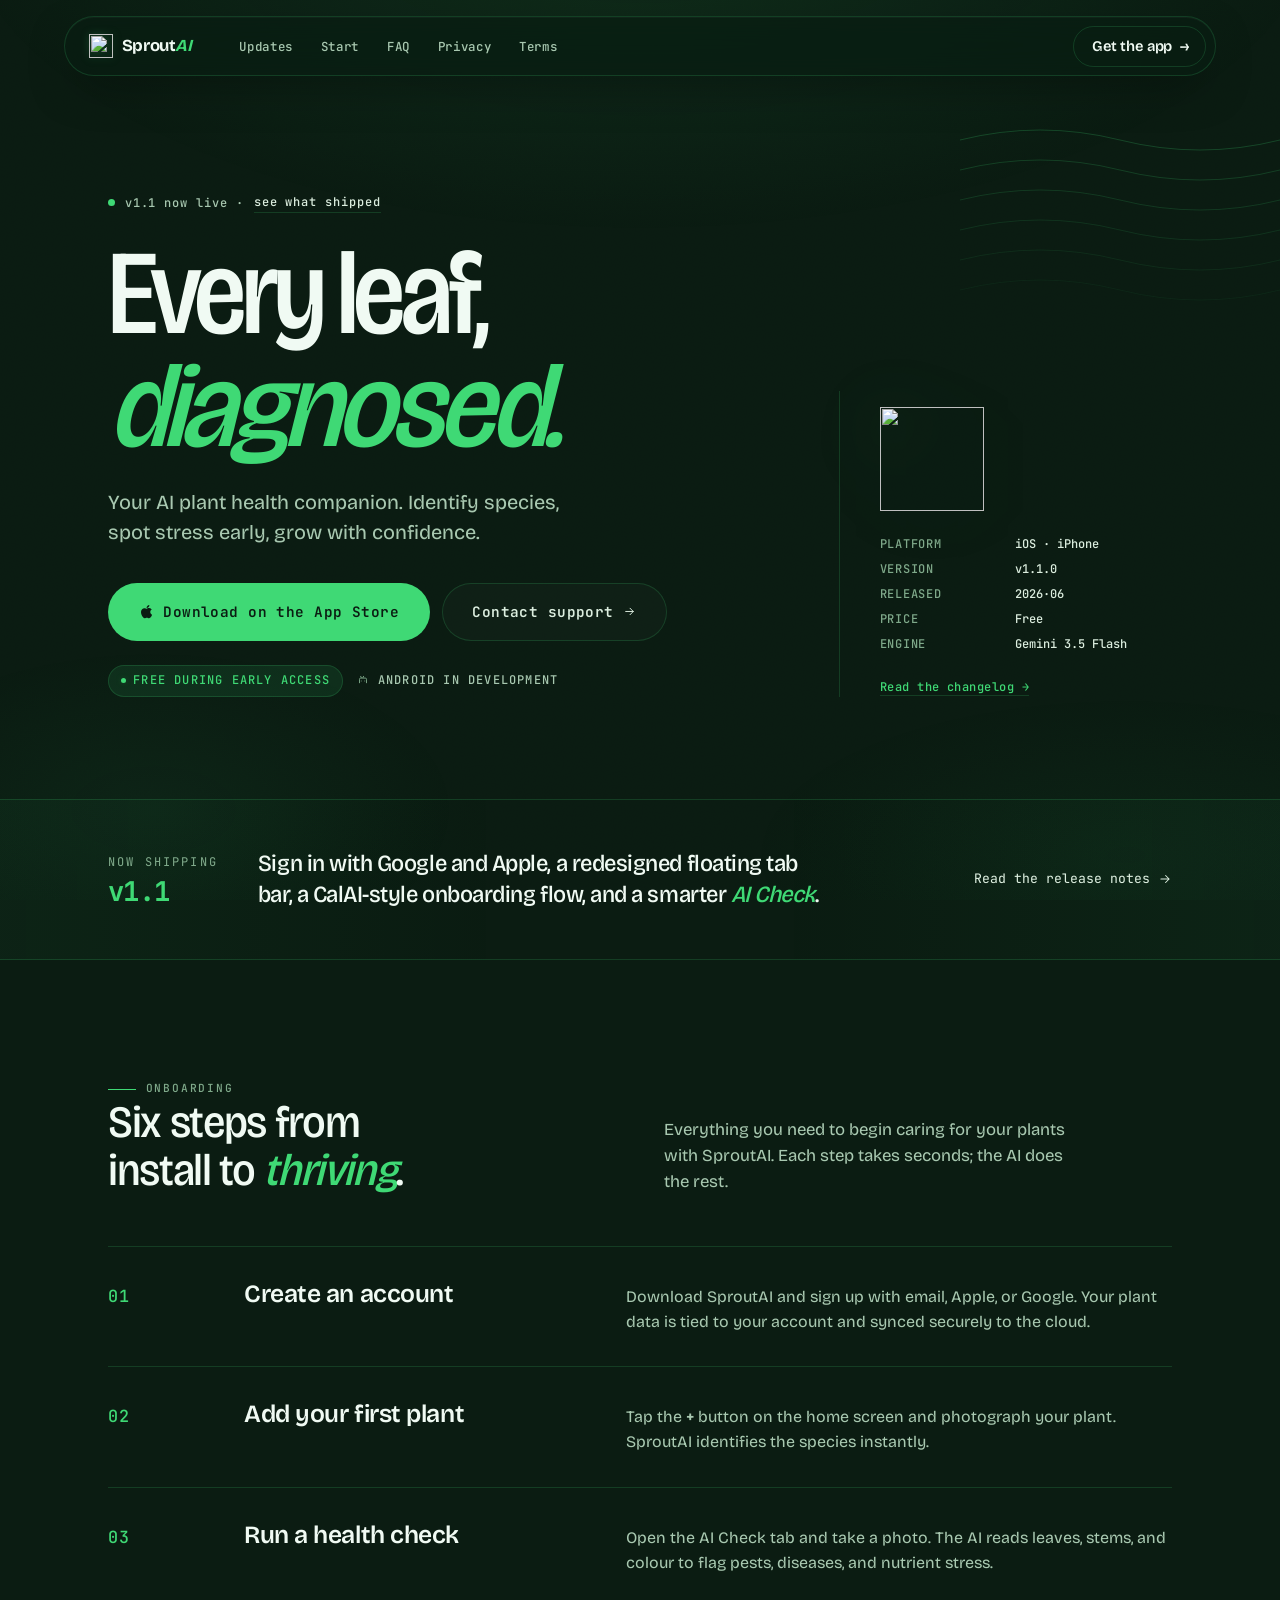
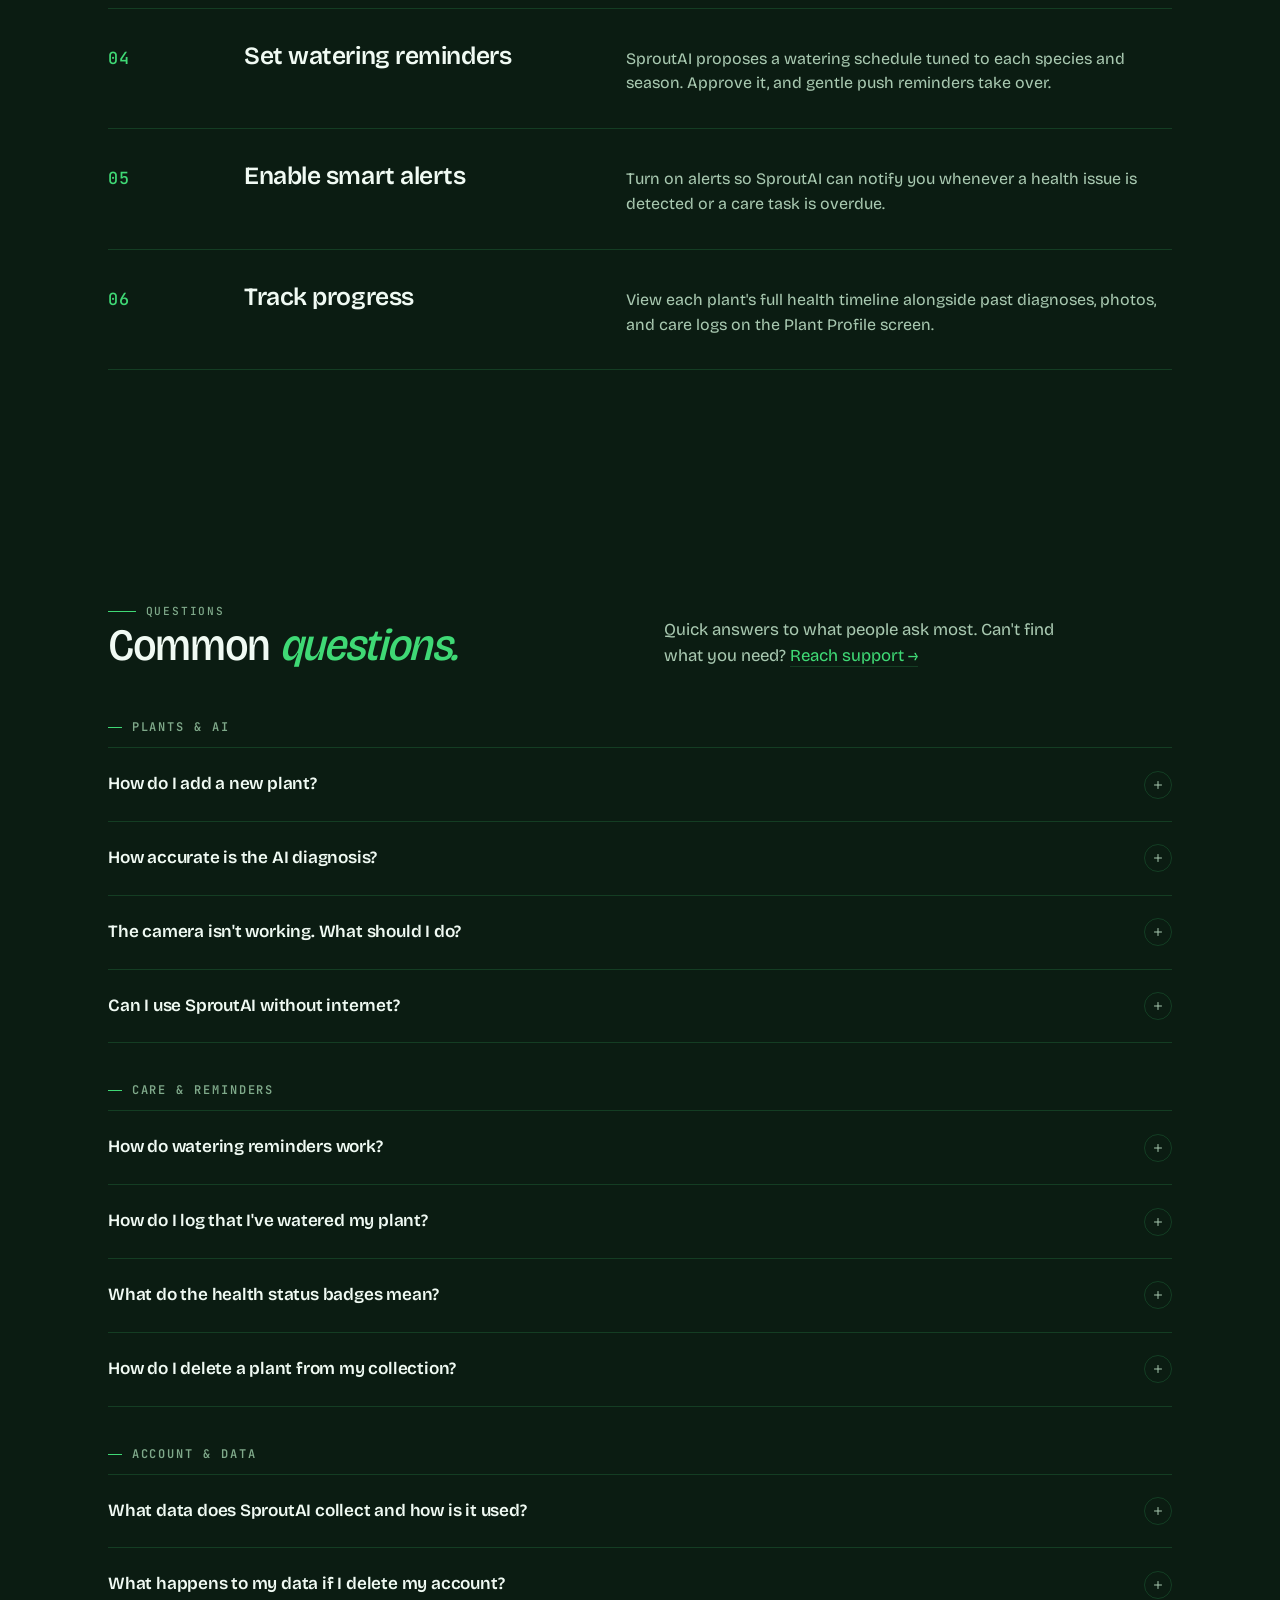
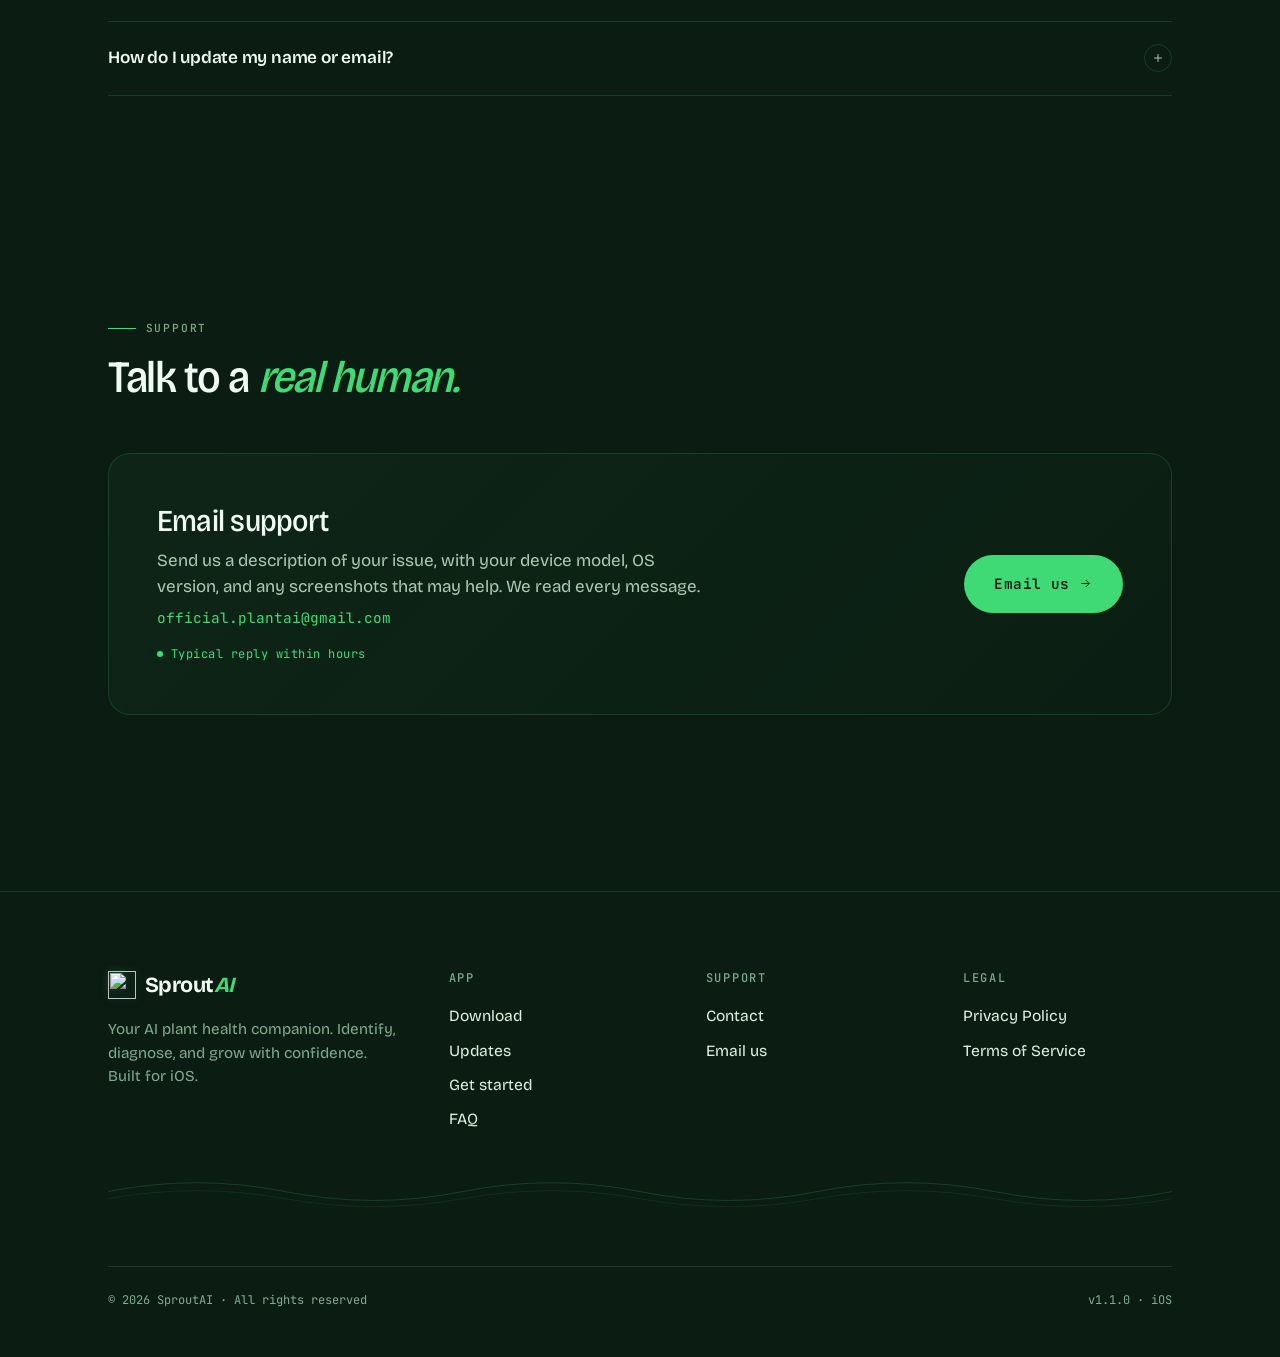
==== commit 84f2a7a2: "Complete SproutAI rebrand - wordmark, headline, copy - Fix split wordmark Plant->Sprout in nav+foote" ====
--- a/index.html
+++ b/index.html
@@ -10,7 +10,7 @@
   <meta property="og:title" content="SproutAI · AI plant health, diagnosed." />
   <meta property="og:description" content="Identify, diagnose, and care for your plants with AI. Available on the App Store." />
   <meta property="og:type" content="website" />
-  <meta property="og:url" content="https://officialplantai-app.github.io/" />
+  <meta property="og:url" content="https://plantai.life/" />
 
   <link rel="icon" type="image/png" href="assets/logo.png" />
   <link rel="apple-touch-icon" href="assets/logo.png" />
@@ -39,7 +39,7 @@
     <nav class="nav" aria-label="Primary">
       <a class="nav-brand" href="./" aria-label="SproutAI home">
         <img class="mark" src="assets/logo.png" alt="" width="22" height="22" decoding="async" />
-        <span>Plant<em>AI</em></span>
+        <span>Sprout<em>AI</em></span>
       </a>
       <ul class="nav-links">
         <li><a href="updates/" >Updates</a></li>
@@ -100,7 +100,7 @@
             </p>
 
             <h1 class="mega">
-              Plant health,<br/>
+              Every leaf,<br/>
               <em>diagnosed.</em>
             </h1>
 
@@ -245,7 +245,7 @@
                 <span class="chev" aria-hidden="true"><svg viewBox="0 0 24 24" fill="none"><path d="M12 5v14M5 12h14" stroke="currentColor" stroke-width="2" stroke-linecap="round"/></svg></span>
               </summary>
               <div class="faq-body">
-                <p>SproutAI uses GPT-4o to analyse your plant photos. Accuracy is highest when images are taken in good lighting conditions.</p>
+                <p>SproutAI uses Gemini 3.5 Flash to analyse your plant photos. Accuracy is highest when images are taken in good lighting conditions.</p>
                 <p>For best results, ensure your photos are:</p>
                 <ul>
                   <li>Well-lit with natural or soft artificial light</li>
@@ -413,7 +413,7 @@
         <div class="footer-brand">
           <a class="nav-brand" href="./" aria-label="SproutAI home">
             <img class="mark" src="assets/logo.png" alt="" width="22" height="22" decoding="async" />
-            <span>Plant<em>AI</em></span>
+            <span>Sprout<em>AI</em></span>
           </a>
           <p>Your AI plant health companion. Identify, diagnose, and grow with confidence. Built for iOS.</p>
         </div>
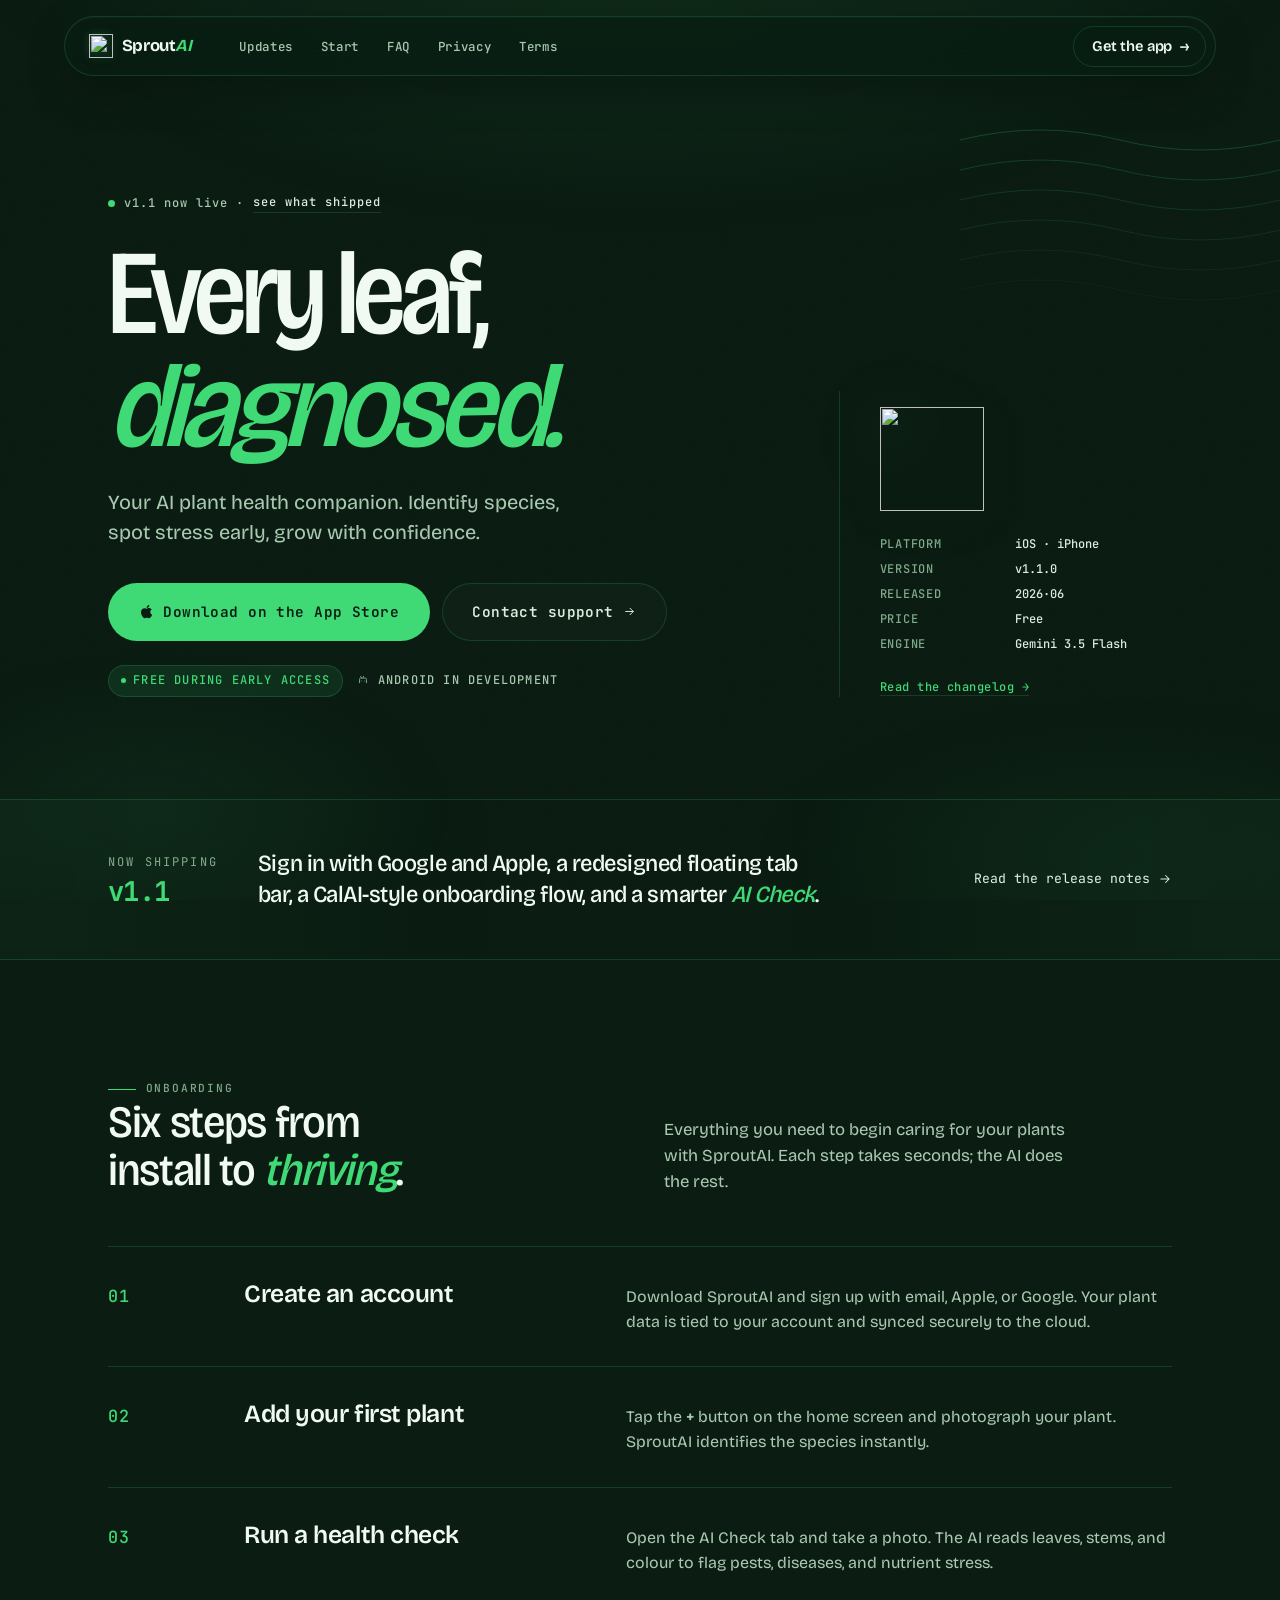
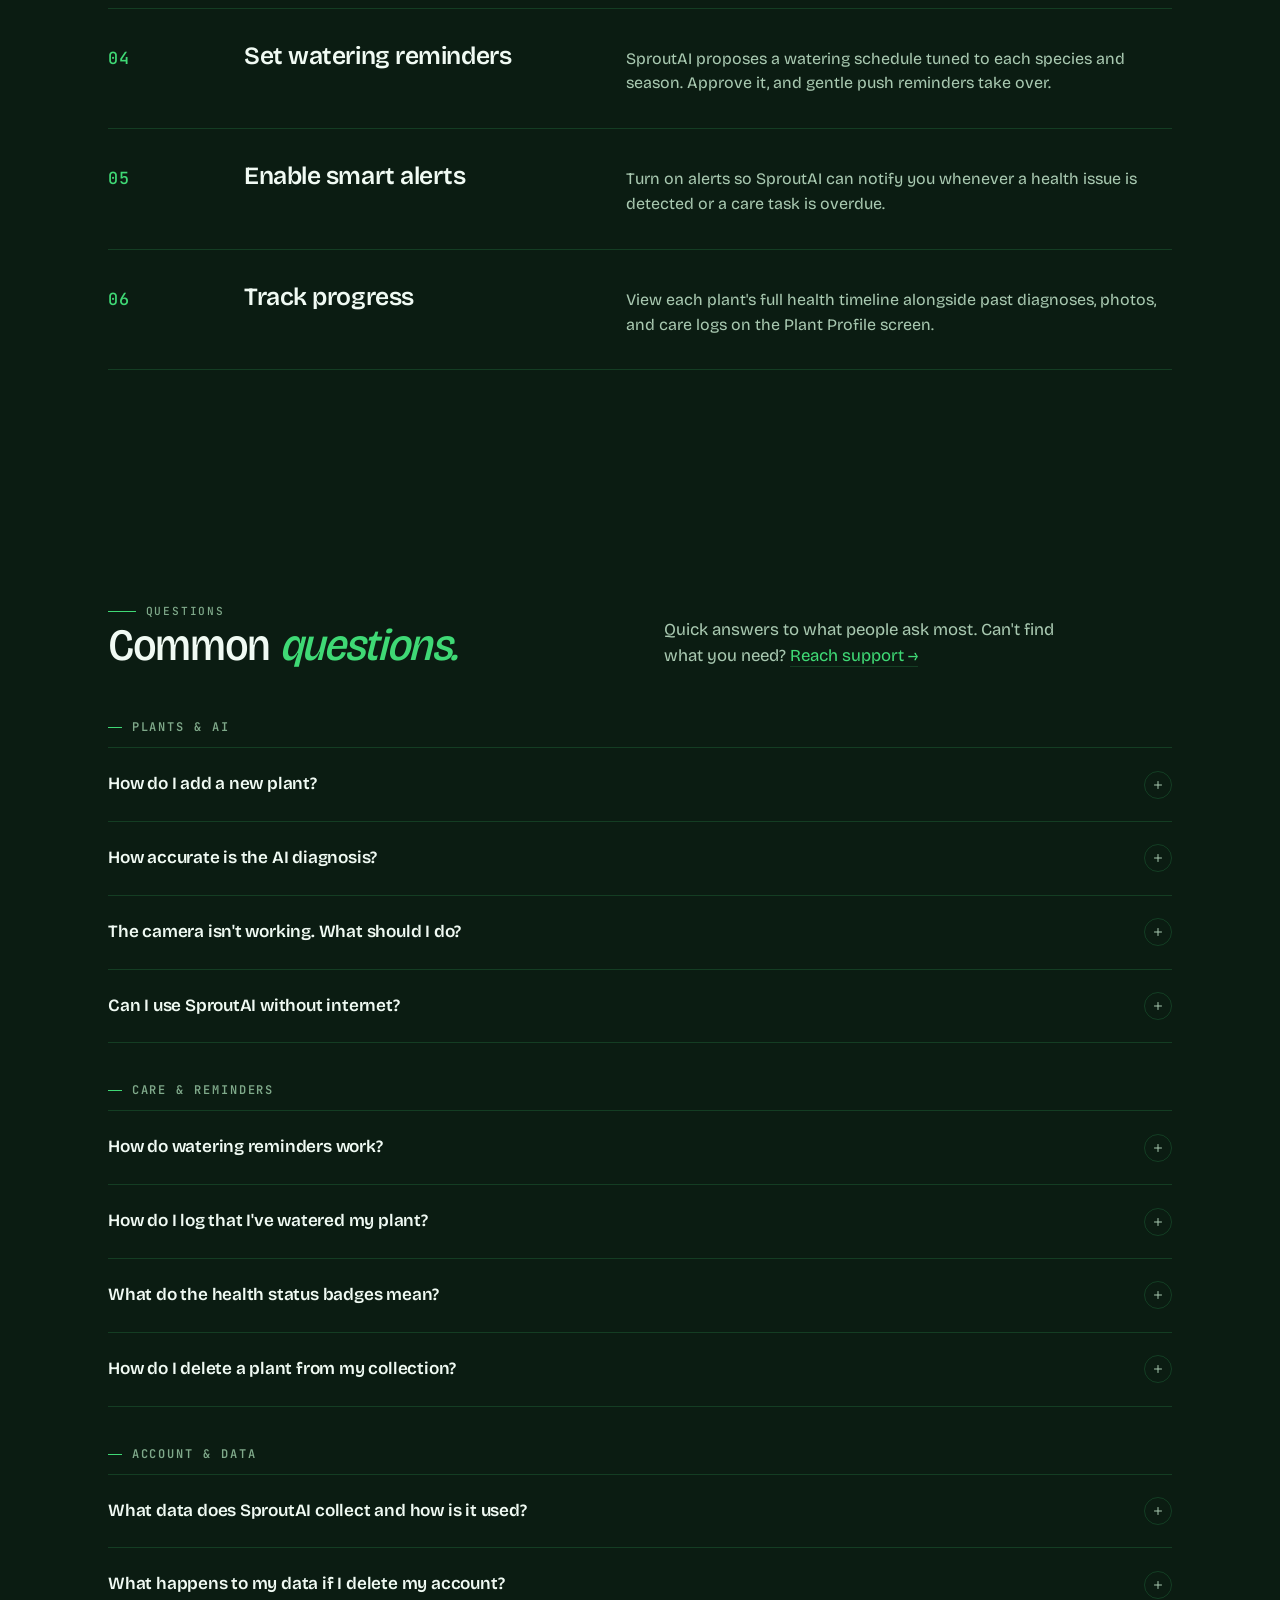
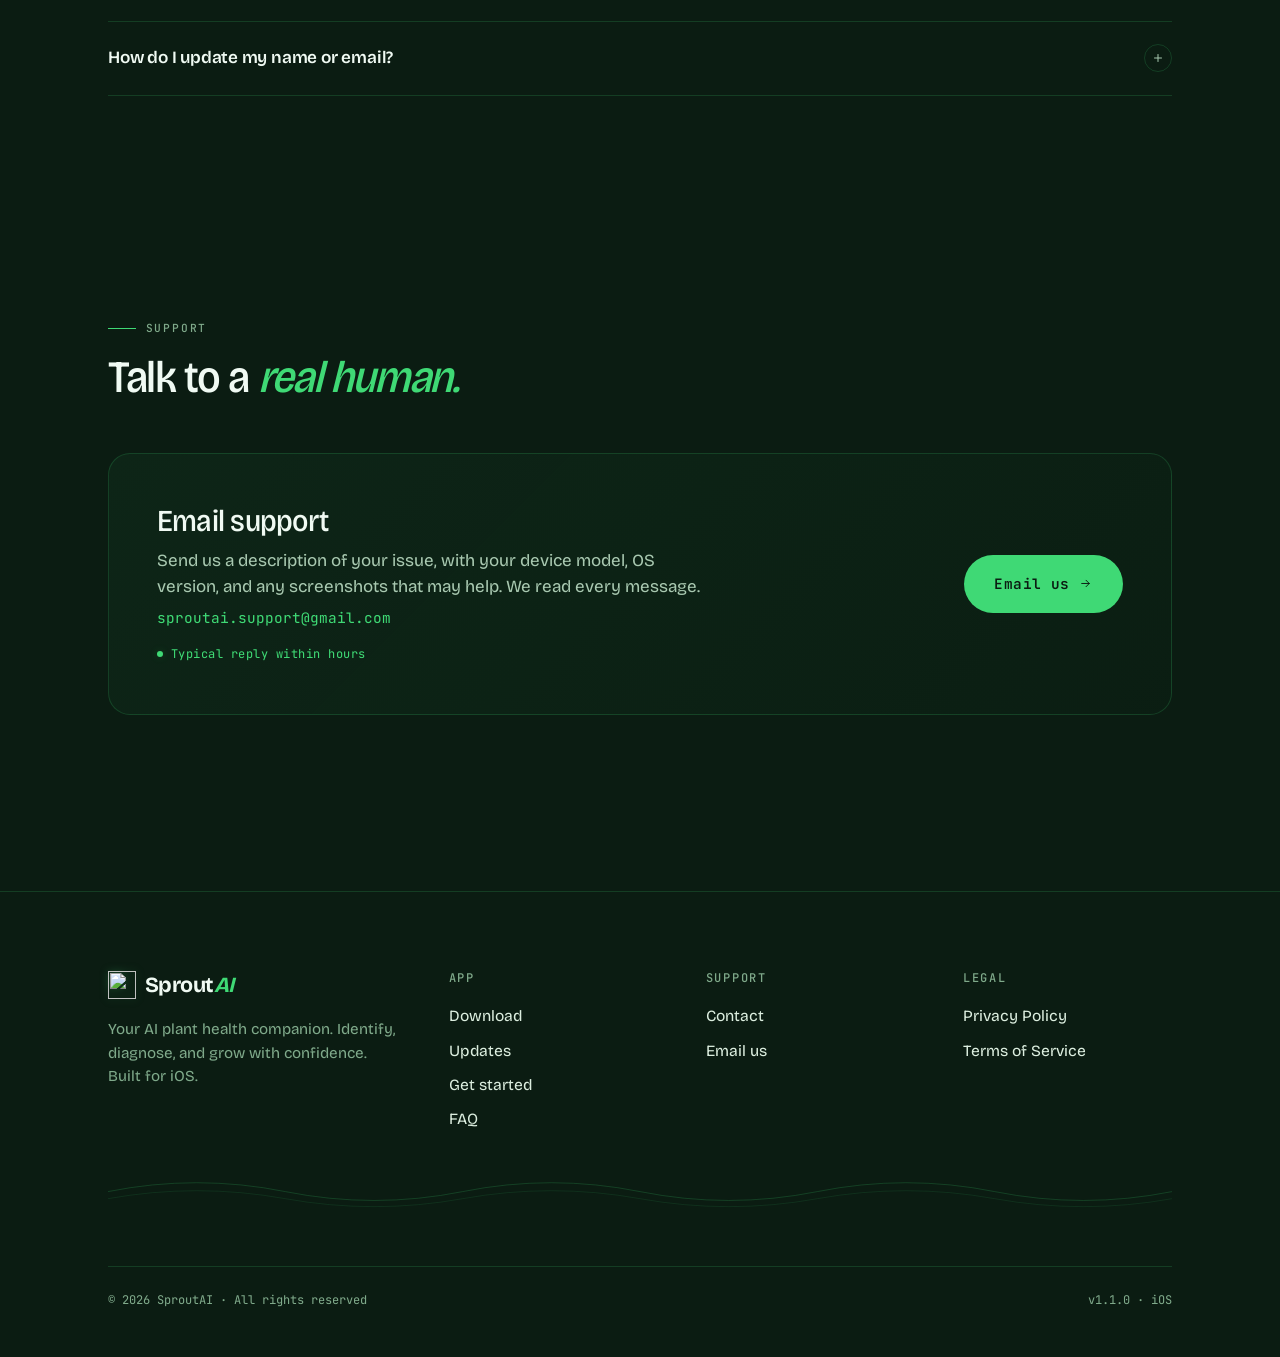
==== commit 29c0eb47: "feat: update support email to sproutai.support@gmail.com Replace official.plantai@gmail.com with spr" ====
--- a/index.html
+++ b/index.html
@@ -69,7 +69,7 @@
       <li><a href="privacy.html">Privacy</a></li>
       <li><a href="terms.html">Terms</a></li>
     </ul>
-    <span class="meta">official.plantai@gmail.com</span>
+    <span class="meta">sproutai.support@gmail.com</span>
   </div>
 
   <main id="main">
@@ -350,7 +350,7 @@
                   <li><strong>Plant photos</strong>: images you upload for identification and health analysis. These are processed by our AI and stored securely.</li>
                   <li><strong>Usage analytics</strong>: anonymised, aggregated data used to improve the app. No personally identifiable information is included.</li>
                 </ul>
-                <p>We do <strong>not</strong> sell your data to advertisers. You can request full deletion of your account and data at any time by contacting <a href="mailto:official.plantai@gmail.com">official.plantai@gmail.com</a>. See the <a href="privacy.html">Privacy Policy</a> for full details.</p>
+                <p>We do <strong>not</strong> sell your data to advertisers. You can request full deletion of your account and data at any time by contacting <a href="mailto:sproutai.support@gmail.com">sproutai.support@gmail.com</a>. See the <a href="privacy.html">Privacy Policy</a> for full details.</p>
               </div>
             </details>
 
@@ -360,7 +360,7 @@
               </summary>
               <div class="faq-body">
                 <p>If you delete your account, all of your personal data, including your plant collection, health check history, photos, and care logs, is permanently deleted from our servers within 30 days. This action cannot be undone.</p>
-                <p>To request account deletion, contact us at <a href="mailto:official.plantai@gmail.com">official.plantai@gmail.com</a>.</p>
+                <p>To request account deletion, contact us at <a href="mailto:sproutai.support@gmail.com">sproutai.support@gmail.com</a>.</p>
               </div>
             </details>
 
@@ -370,7 +370,7 @@
               </summary>
               <div class="faq-body">
                 <p>You can update your display name any time by going to the <strong>Settings</strong> screen and tapping your name.</p>
-                <p>Email address changes require additional verification to protect your account. Please contact us at <a href="mailto:official.plantai@gmail.com">official.plantai@gmail.com</a> and our support team will assist you.</p>
+                <p>Email address changes require additional verification to protect your account. Please contact us at <a href="mailto:sproutai.support@gmail.com">sproutai.support@gmail.com</a> and our support team will assist you.</p>
               </div>
             </details>
 
@@ -392,10 +392,10 @@
           <div>
             <h3>Email support</h3>
             <p>Send us a description of your issue, with your device model, OS version, and any screenshots that may help. We read every message.</p>
-            <a class="email-display" href="mailto:official.plantai@gmail.com">official.plantai@gmail.com</a>
+            <a class="email-display" href="mailto:sproutai.support@gmail.com">sproutai.support@gmail.com</a>
             <span class="contact-meta">Typical reply within hours</span>
           </div>
-          <a class="btn btn-primary btn-lg" href="mailto:official.plantai@gmail.com">
+          <a class="btn btn-primary btn-lg" href="mailto:sproutai.support@gmail.com">
             Email us
             <svg viewBox="0 0 24 24" fill="none" aria-hidden="true" style="width:0.9em;height:0.9em"><path d="M5 12h14M13 6l6 6-6 6" stroke="currentColor" stroke-width="1.8" stroke-linecap="round" stroke-linejoin="round"/></svg>
           </a>
@@ -432,7 +432,7 @@
           <h5>Support</h5>
           <ul>
             <li><a href="#contact">Contact</a></li>
-            <li><a href="mailto:official.plantai@gmail.com">Email us</a></li>
+            <li><a href="mailto:sproutai.support@gmail.com">Email us</a></li>
           </ul>
         </div>
 
